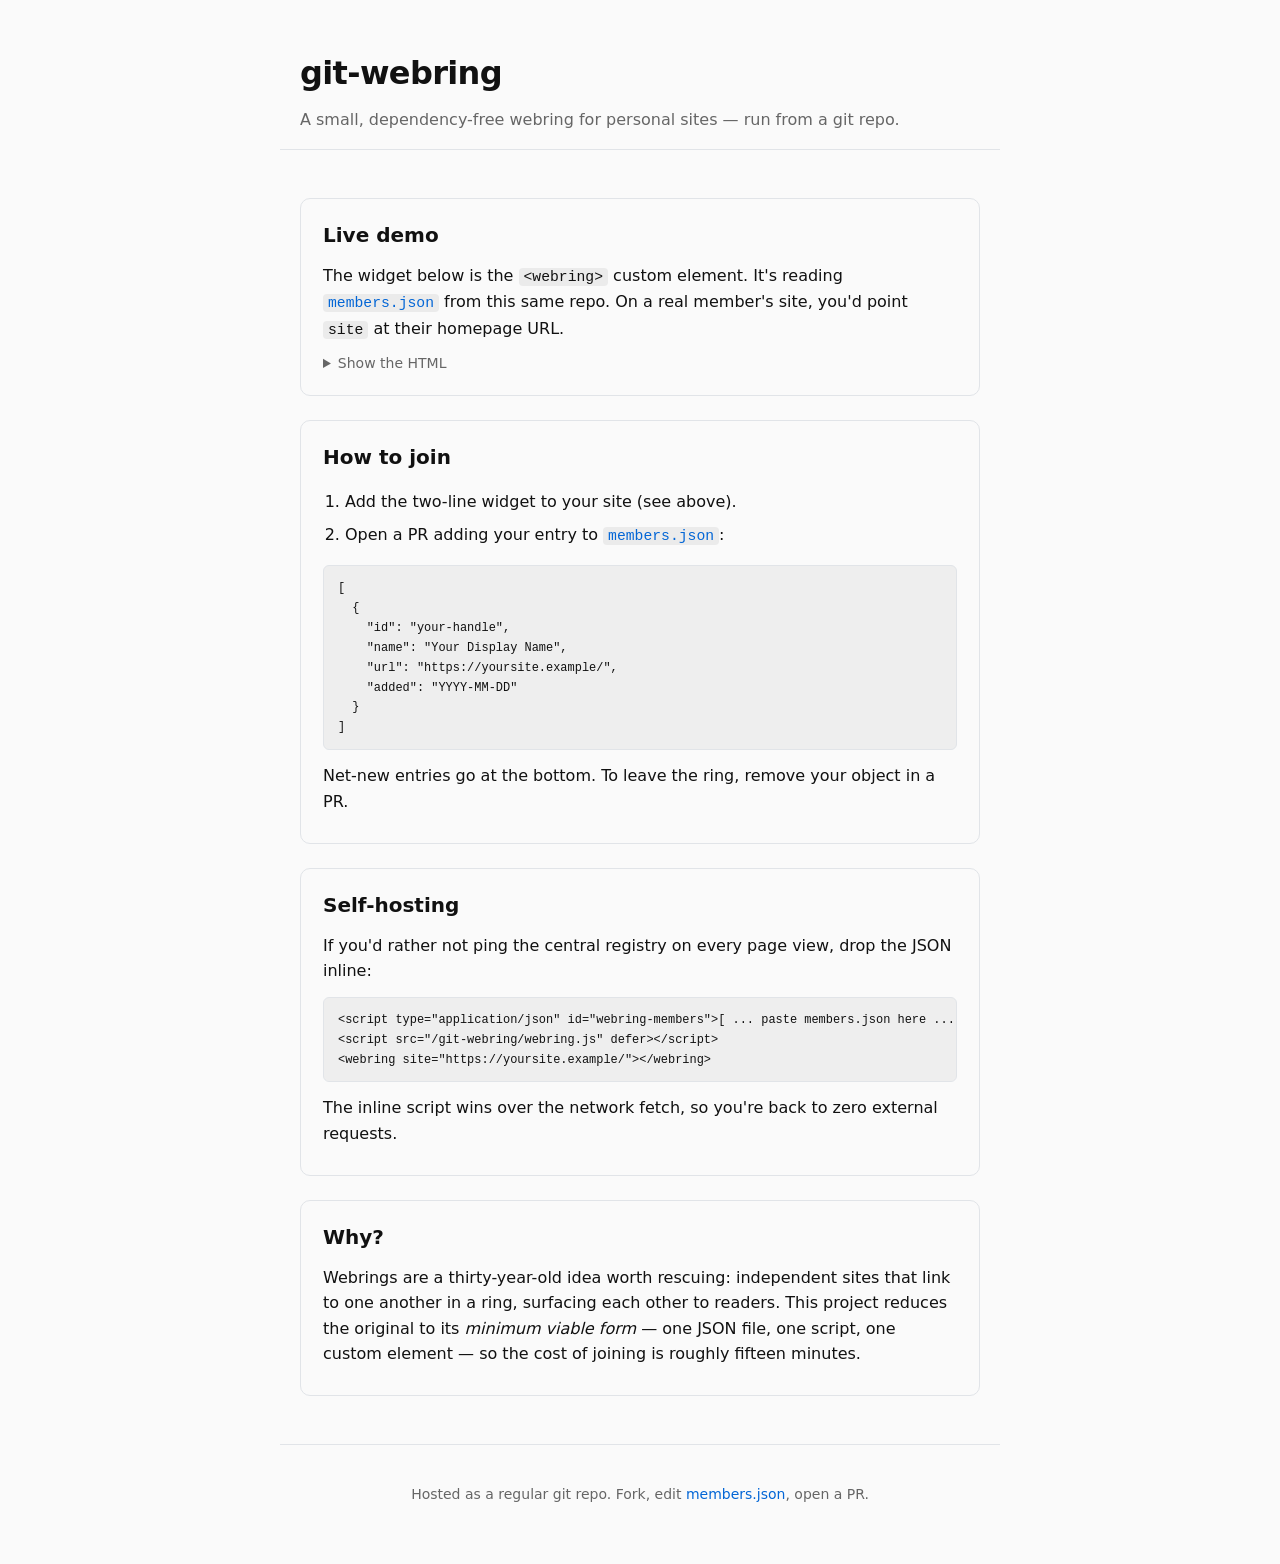
==== index.html @ 6356b0ae "Initial commit: git-webring scaffold - webring.js: dependency-free <webring> custom element (~10KB, " ====
<!doctype html>
<html lang="en">
<head>
  <meta charset="utf-8" />
  <meta name="viewport" content="width=device-width,initial-scale=1" />
  <title>git-webring — a tiny ring for personal sites</title>
  <meta name="description" content="A minimalist, dependency-free webring for personal sites, run as a GitHub Pages-friendly repository." />
  <link rel="stylesheet" href="style.css" />
  <link rel="icon" href="data:image/svg+xml,%3Csvg xmlns='http://www.w3.org/2000/svg' viewBox='0 0 64 64'%3E%3Ctext y='52' font-size='52'%3E%F0%9F%9C%8C%3C/text%3E%3C/svg%3E" />
</head>
<body>
  <header>
    <h1>git-webring</h1>
    <p class="tagline">A small, dependency-free webring for personal sites &mdash; run from a git repo.</p>
  </header>

  <main>
    <section class="card">
      <h2>Live demo</h2>
      <p>The widget below is the <code>&lt;webring&gt;</code> custom element. It's reading <a href="members.json"><code>members.json</code></a> from this same repo. On a real member's site, you'd point <code>site</code> at their homepage URL.</p>

      <webring site="https://example.com/" theme="light"></webring>

      <details>
        <summary>Show the HTML</summary>
<pre><code>&lt;script src="https://YOUR-HOST/git-webring/webring.js" defer&gt;&lt;/script&gt;
&lt;webring site="https://example.com/"&gt;&lt;/webring&gt;</code></pre>
      </details>
    </section>

    <section class="card">
      <h2>How to join</h2>
      <ol>
        <li>Add the two-line widget to your site (see above).</li>
        <li>Open a PR adding your entry to <a href="members.json"><code>members.json</code></a>:</li>
      </ol>
<pre><code>[
  {
    "id": "your-handle",
    "name": "Your Display Name",
    "url": "https://yoursite.example/",
    "added": "YYYY-MM-DD"
  }
]</code></pre>
      <p>Net-new entries go at the bottom. To leave the ring, remove your object in a PR.</p>
    </section>

    <section class="card">
      <h2>Self-hosting</h2>
      <p>If you'd rather not ping the central registry on every page view, drop the JSON inline:</p>
<pre><code>&lt;script type="application/json" id="webring-members"&gt;[ ... paste members.json here ... ]&lt;/script&gt;
&lt;script src="/git-webring/webring.js" defer&gt;&lt;/script&gt;
&lt;webring site="https://yoursite.example/"&gt;&lt;/webring&gt;</code></pre>
      <p>The inline script wins over the network fetch, so you're back to zero external requests.</p>
    </section>

    <section class="card">
      <h2>Why?</h2>
      <p>Webrings are a thirty-year-old idea worth rescuing: independent sites that link to one another in a ring, surfacing each other to readers. This project reduces the original to its <em>minimum viable form</em> &mdash; one JSON file, one script, one custom element &mdash; so the cost of joining is roughly fifteen minutes.</p>
    </section>
  </main>

  <footer>
    <p>Hosted as a regular git repo. Fork, edit <a href="members.json">members.json</a>, open a PR.</p>
  </footer>

  <script src="webring.js" defer></script>
</body>
</html>
---- style.css ----
:root {
  color-scheme: light dark;
  --fg: #111;
  --bg: #fafafa;
  --muted: #666;
  --border: #e1e4e8;
  --accent: #0366d6;
}

@media (prefers-color-scheme: dark) {
  :root {
    --fg: #eee;
    --bg: #0d1117;
    --muted: #8b949e;
    --border: #30363d;
    --accent: #58a6ff;
  }
}

* { box-sizing: border-box; }

html, body {
  margin: 0;
  padding: 0;
  background: var(--bg);
  color: var(--fg);
  font: 16px/1.6 system-ui, -apple-system, "Segoe UI", Roboto, Helvetica, Arial, sans-serif;
}

header, main, footer {
  max-width: 720px;
  margin: 0 auto;
  padding: 24px 20px;
}

header {
  padding-top: 48px;
  padding-bottom: 16px;
  border-bottom: 1px solid var(--border);
}

h1 {
  font-size: 32px;
  margin: 0 0 8px;
  letter-spacing: -0.02em;
}

h2 {
  font-size: 20px;
  margin: 0 0 12px;
}

.tagline {
  margin: 0;
  color: var(--muted);
}

.card {
  border: 1px solid var(--border);
  border-radius: 10px;
  padding: 20px 22px;
  margin: 24px 0;
  background: var(--bg);
}

.card p, .card li { margin: 8px 0; }
.card ol, .card ul { padding-left: 22px; }

a { color: var(--accent); text-decoration: none; }
a:hover, a:focus { text-decoration: underline; }

code {
  font-family: ui-monospace, SFMono-Regular, Menlo, Consolas, monospace;
  font-size: 0.92em;
  background: rgba(127,127,127,0.12);
  padding: 1px 5px;
  border-radius: 4px;
}

pre {
  background: rgba(127,127,127,0.10);
  border: 1px solid var(--border);
  border-radius: 6px;
  padding: 12px 14px;
  overflow-x: auto;
  font-size: 13px;
  line-height: 1.5;
}

pre code { background: transparent; padding: 0; }

details {
  margin-top: 10px;
}

details summary {
  cursor: pointer;
  color: var(--muted);
  font-size: 14px;
}

footer {
  border-top: 1px solid var(--border);
  color: var(--muted);
  font-size: 14px;
  text-align: center;
  padding-bottom: 48px;
}
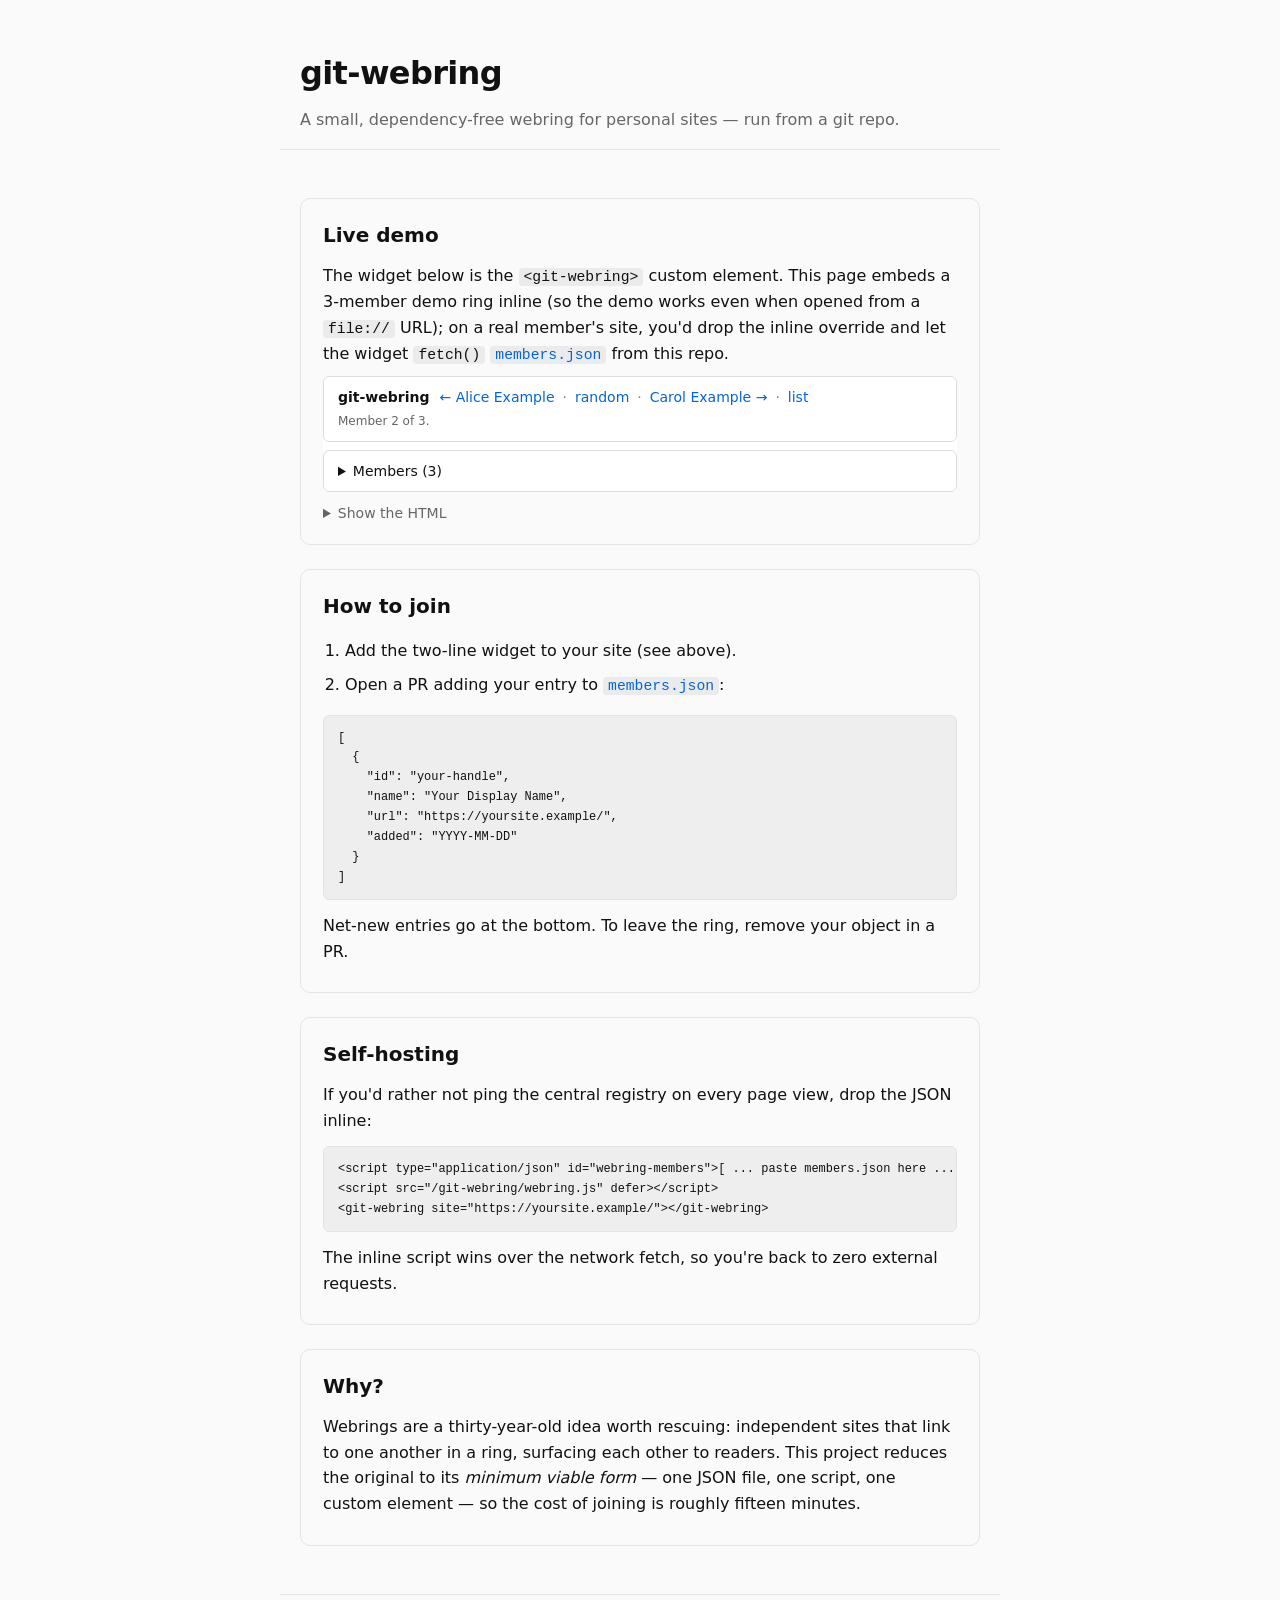
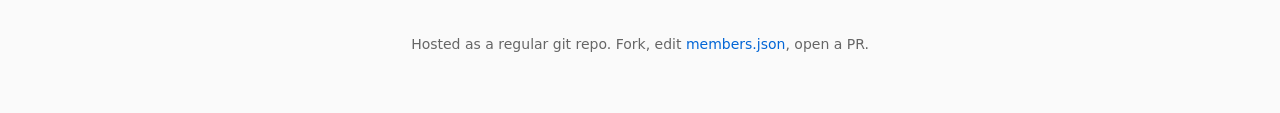
==== commit b4862098: "Fix: rename custom element <webring> -> <git-webring> The original tag name 'webring' was rejected a" ====
--- a/index.html
+++ b/index.html
@@ -17,14 +17,15 @@
   <main>
     <section class="card">
       <h2>Live demo</h2>
-      <p>The widget below is the <code>&lt;webring&gt;</code> custom element. It's reading <a href="members.json"><code>members.json</code></a> from this same repo. On a real member's site, you'd point <code>site</code> at their homepage URL.</p>
+      <p>The widget below is the <code>&lt;git-webring&gt;</code> custom element. This page embeds a 3-member demo ring inline (so the demo works even when opened from a <code>file://</code> URL); on a real member's site, you'd drop the inline override and let the widget <code>fetch()</code> <a href="members.json"><code>members.json</code></a> from this repo.</p>
 
-      <webring site="https://example.com/" theme="light"></webring>
+      <script type="application/json" id="webring-members">[{"id":"alice","name":"Alice Example","url":"https://alice.example/","added":"2026-01-01"},{"id":"bob","name":"Bob Example","url":"https://bob.example/","added":"2026-01-01"},{"id":"carol","name":"Carol Example","url":"https://carol.example/","added":"2026-01-01"}]</script>
+      <git-webring site="https://bob.example/" theme="light"></git-webring>
 
       <details>
         <summary>Show the HTML</summary>
 <pre><code>&lt;script src="https://YOUR-HOST/git-webring/webring.js" defer&gt;&lt;/script&gt;
-&lt;webring site="https://example.com/"&gt;&lt;/webring&gt;</code></pre>
+&lt;git-webring site="https://yoursite.example/"&gt;&lt;/git-webring&gt;</code></pre>
       </details>
     </section>
 
@@ -50,7 +51,7 @@
       <p>If you'd rather not ping the central registry on every page view, drop the JSON inline:</p>
 <pre><code>&lt;script type="application/json" id="webring-members"&gt;[ ... paste members.json here ... ]&lt;/script&gt;
 &lt;script src="/git-webring/webring.js" defer&gt;&lt;/script&gt;
-&lt;webring site="https://yoursite.example/"&gt;&lt;/webring&gt;</code></pre>
+&lt;git-webring site="https://yoursite.example/"&gt;&lt;/git-webring&gt;</code></pre>
       <p>The inline script wins over the network fetch, so you're back to zero external requests.</p>
     </section>
 
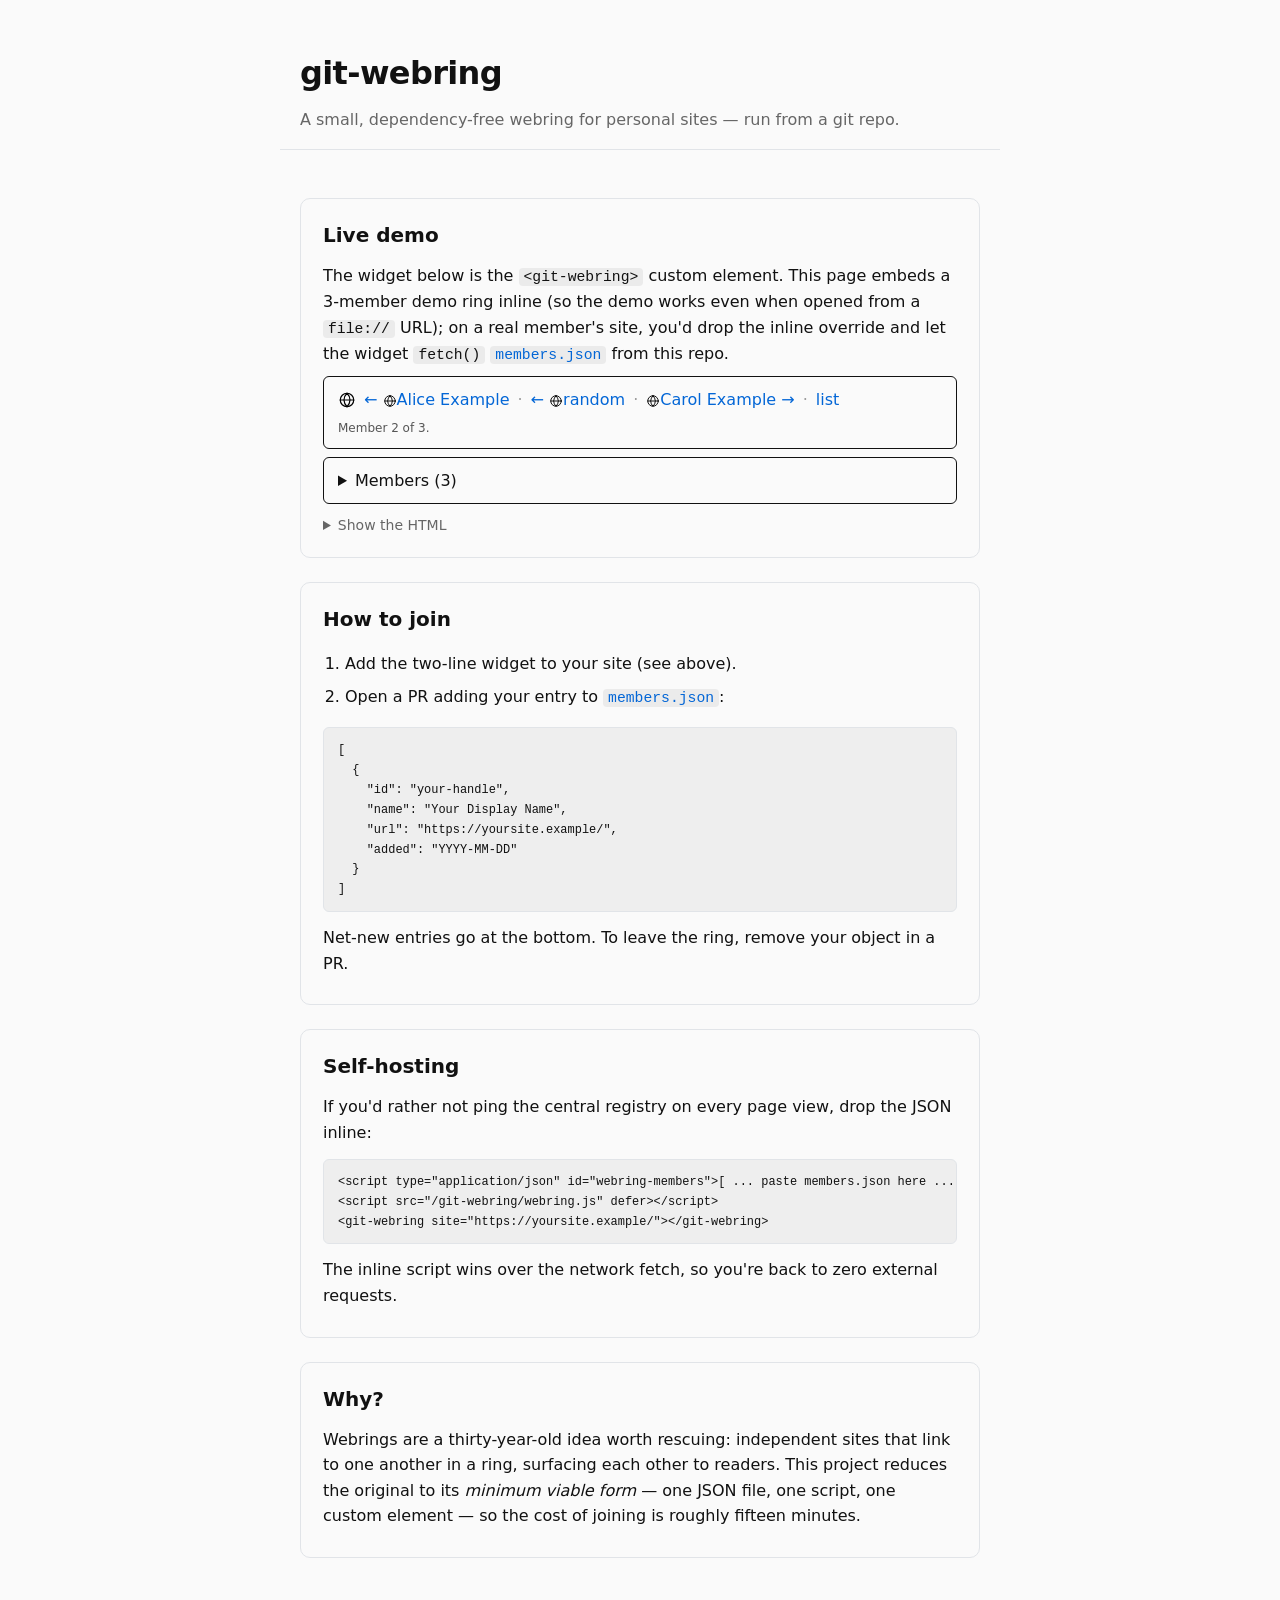
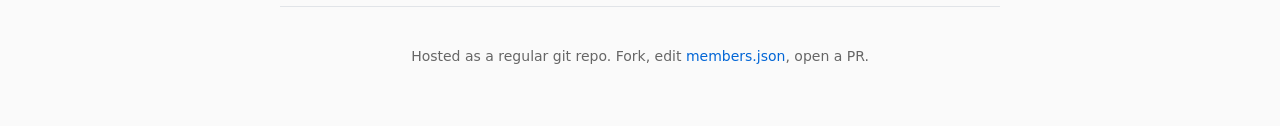
==== commit b1eedbc0: "webring styling" ====
--- a/index.html
+++ b/index.html
@@ -19,13 +19,14 @@
       <h2>Live demo</h2>
       <p>The widget below is the <code>&lt;git-webring&gt;</code> custom element. This page embeds a 3-member demo ring inline (so the demo works even when opened from a <code>file://</code> URL); on a real member's site, you'd drop the inline override and let the widget <code>fetch()</code> <a href="members.json"><code>members.json</code></a> from this repo.</p>
 
-      <script type="application/json" id="webring-members">[{"id":"alice","name":"Alice Example","url":"https://alice.example/","added":"2026-01-01"},{"id":"bob","name":"Bob Example","url":"https://bob.example/","added":"2026-01-01"},{"id":"carol","name":"Carol Example","url":"https://carol.example/","added":"2026-01-01"}]</script>
-      <git-webring site="https://bob.example/" theme="light"></git-webring>
+      <script type="application/json" id="webring-members">[{"id":"alice","name":"Alice Example","url":"https://alice.example/","added":"2026-01-01","icon":"./demo-logo.svg"},{"id":"bob","name":"Bob Example","url":"https://bob.example/","added":"2026-01-01","icon":"./demo-logo.svg"},{"id":"carol","name":"Carol Example","url":"https://carol.example/","added":"2026-01-01","icon":"./demo-logo.svg"}]</script>
+      <git-webring site="https://bob.example/" logo="./demo-logo.svg" theme="auto"></git-webring>
 
       <details>
         <summary>Show the HTML</summary>
-<pre><code>&lt;script src="https://YOUR-HOST/git-webring/webring.js" defer&gt;&lt;/script&gt;
-&lt;git-webring site="https://yoursite.example/"&gt;&lt;/git-webring&gt;</code></pre>
+<pre><code>&lt;script src="https://mdybal.github.io/git-webring/webring.js" defer&gt;&lt;/script&gt;
+&lt;git-webring site="https://yoursite.example/" logo="/webring-logo.svg"&gt;&lt;/git-webring&gt;</code></pre>
+        <p>The <code>logo</code> is optional. When present, it must be hosted on the same page (relative URL, no <code>data:</code> URIs, no cross-origin) so the gadget never reaches out to a third party for branding.</p>
       </details>
     </section>
 
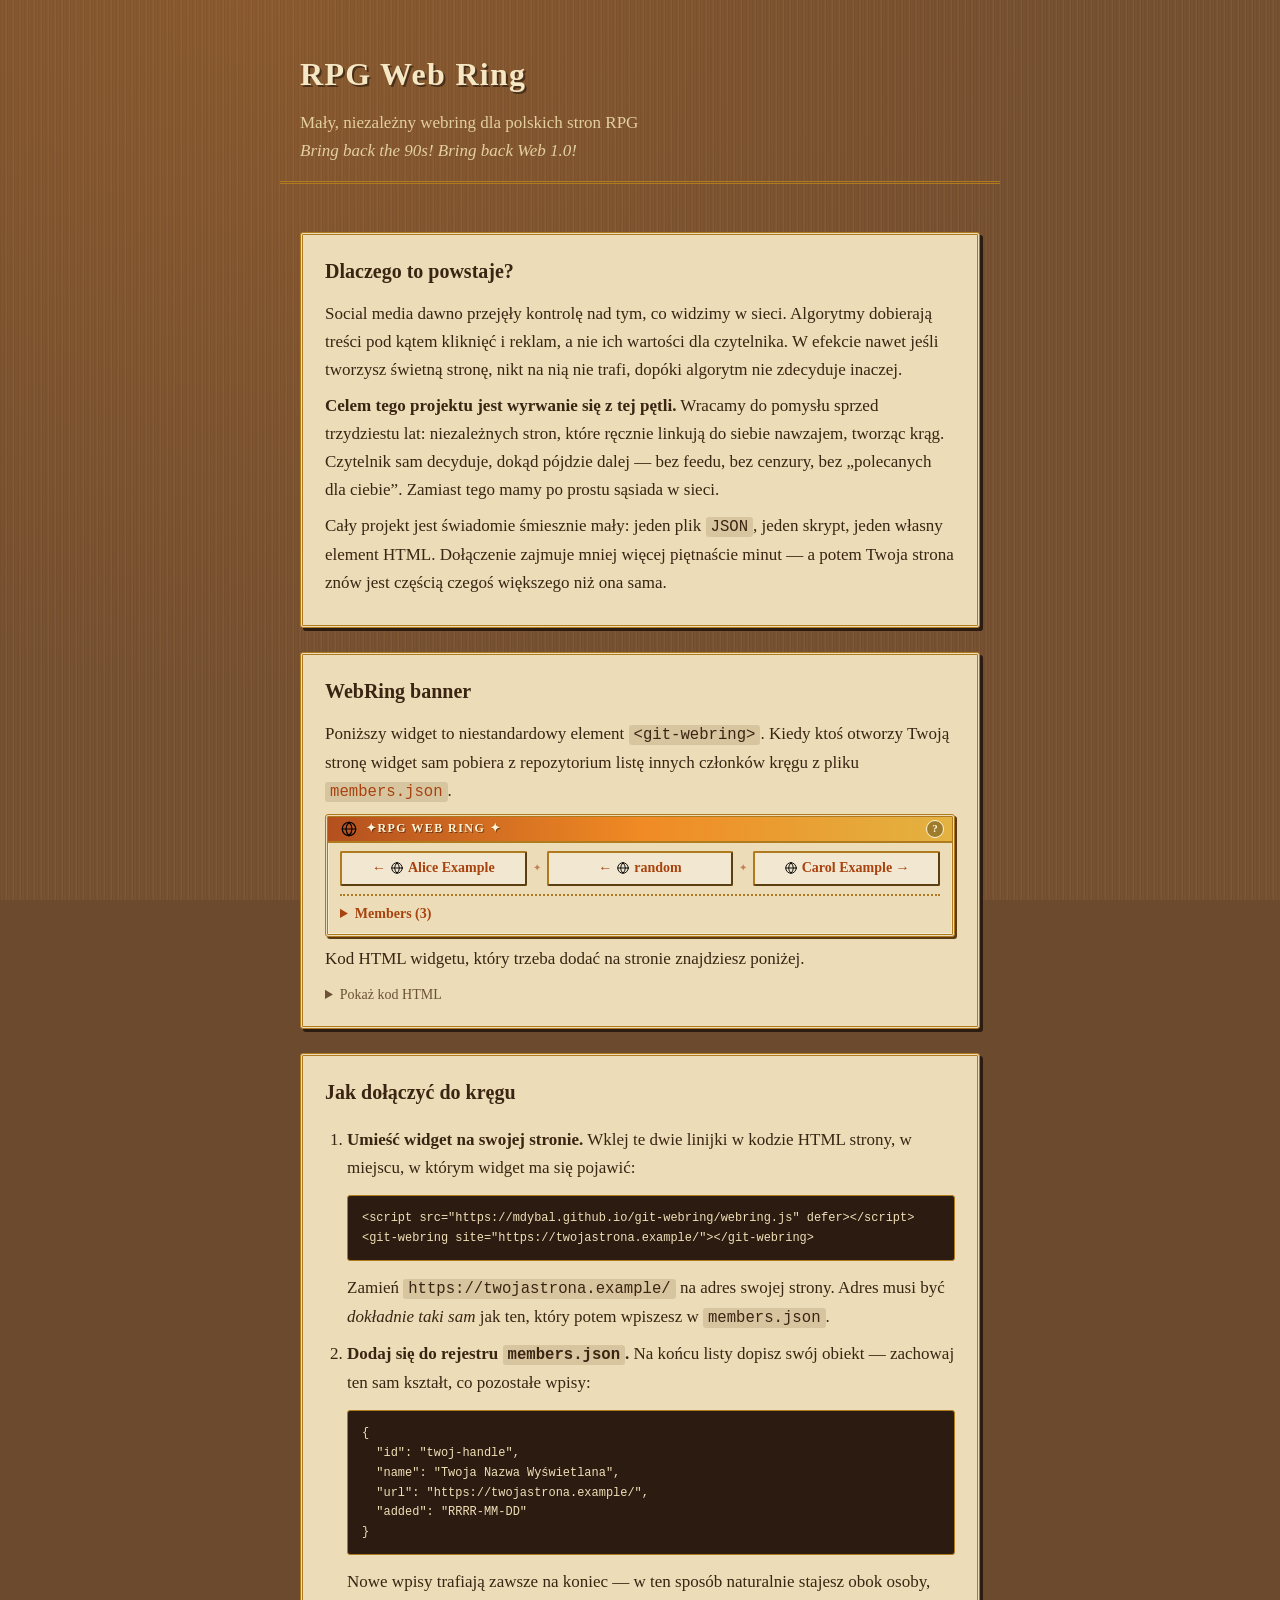
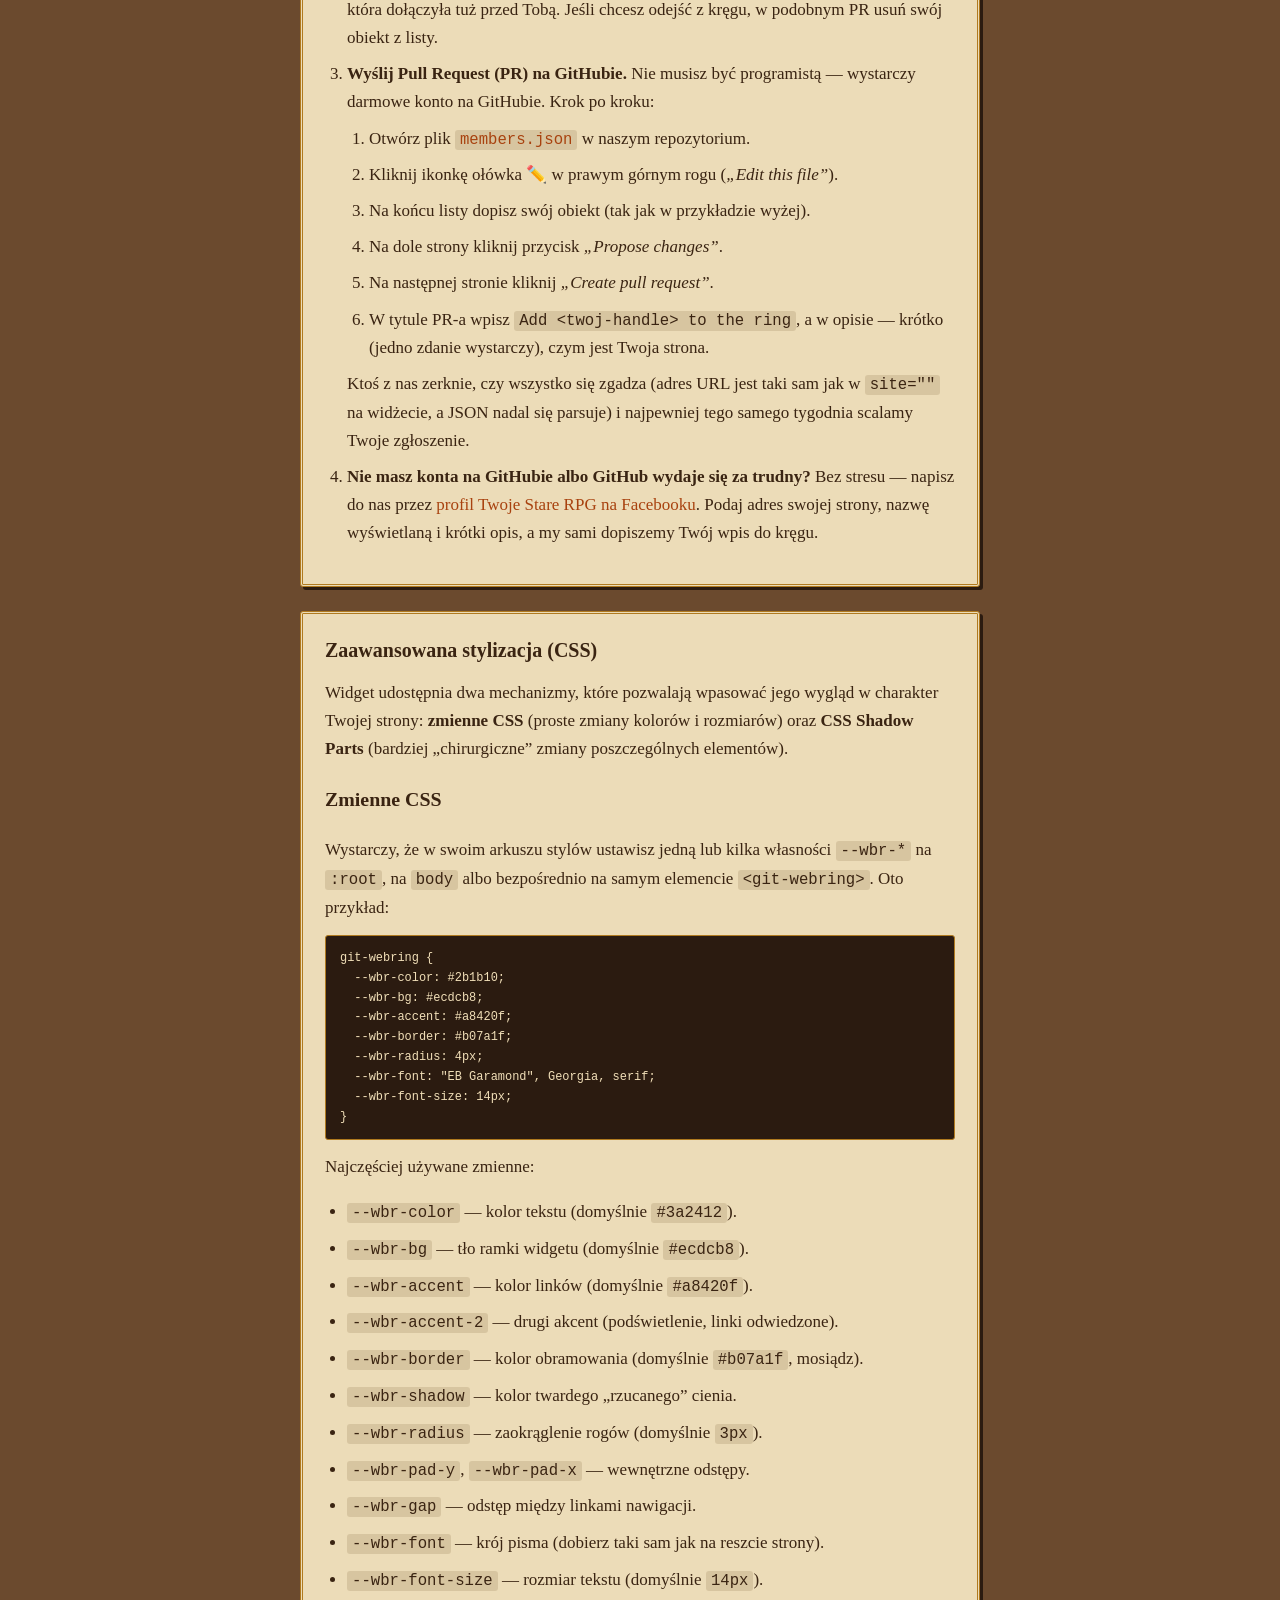
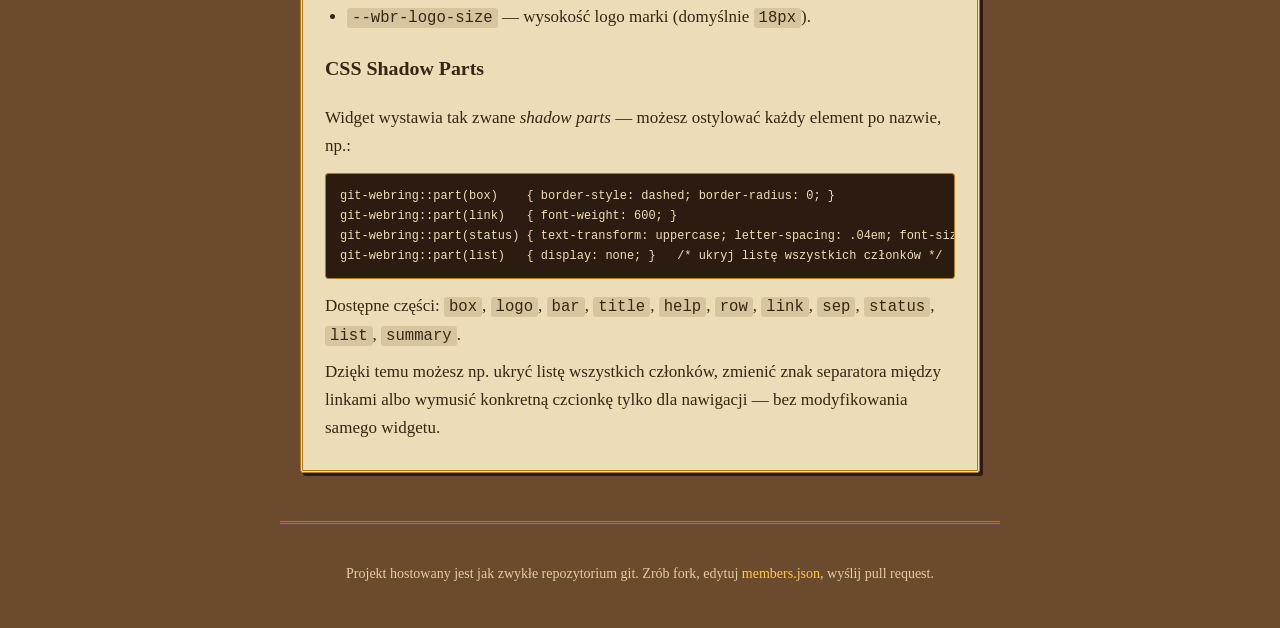
==== commit 0a7dfce0: "pl text" ====
--- a/index.html
+++ b/index.html
@@ -1,69 +1,124 @@
 <!doctype html>
-<html lang="en">
+<html lang="pl">
 <head>
   <meta charset="utf-8" />
   <meta name="viewport" content="width=device-width,initial-scale=1" />
-  <title>git-webring — a tiny ring for personal sites</title>
-  <meta name="description" content="A minimalist, dependency-free webring for personal sites, run as a GitHub Pages-friendly repository." />
+  <title>git-webring — mały krąg dla osobistych stron</title>
+  <meta name="description" content="Minimalistyczny, wolny od zależności webring dla osobistych stron — hostowany jak zwykłe repozytorium GitHuba." />
   <link rel="stylesheet" href="style.css" />
   <link rel="icon" href="data:image/svg+xml,%3Csvg xmlns='http://www.w3.org/2000/svg' viewBox='0 0 64 64'%3E%3Ctext y='52' font-size='52'%3E%F0%9F%9C%8C%3C/text%3E%3C/svg%3E" />
 </head>
 <body>
   <header>
-    <h1>git-webring</h1>
-    <p class="tagline">A small, dependency-free webring for personal sites &mdash; run from a git repo.</p>
+    <h1>RPG Web Ring</h1>
+    <p class="tagline">Mały, niezależny webring dla polskich stron RPG</p><p  class="tagline"><i>Bring back the 90s! Bring back Web 1.0!</i></p>
   </header>
 
   <main>
     <section class="card">
-      <h2>Live demo</h2>
-      <p>The widget below is the <code>&lt;git-webring&gt;</code> custom element. This page embeds a 3-member demo ring inline (so the demo works even when opened from a <code>file://</code> URL); on a real member's site, you'd drop the inline override and let the widget <code>fetch()</code> <a href="members.json"><code>members.json</code></a> from this repo.</p>
+      <h2>Dlaczego to powstaje?</h2>
+      <p>Social media dawno przejęły kontrolę nad tym, co widzimy w sieci. Algorytmy dobierają treści pod kątem kliknięć i reklam, a nie ich wartości dla czytelnika. W efekcie nawet jeśli tworzysz świetną stronę, nikt na nią nie trafi, dopóki algorytm nie zdecyduje inaczej.</p>
+      <p><strong>Celem tego projektu jest wyrwanie się z tej pętli.</strong> Wracamy do pomysłu sprzed trzydziestu lat: niezależnych stron, które ręcznie linkują do siebie nawzajem, tworząc krąg. Czytelnik sam decyduje, dokąd pójdzie dalej &mdash; bez feedu, bez cenzury, bez „polecanych dla ciebie”. Zamiast tego mamy po prostu sąsiada w sieci.</p>
+      <p>Cały projekt jest świadomie śmiesznie mały: jeden plik <code>JSON</code>, jeden skrypt, jeden własny element HTML. Dołączenie zajmuje mniej więcej piętnaście minut &mdash; a potem Twoja strona znów jest częścią czegoś większego niż ona sama.</p>
+    </section>
+
+    <section class="card">
+      <h2>WebRing banner</h2>
+      <p>Poniższy widget to niestandardowy element <code>&lt;git-webring&gt;</code>. Kiedy ktoś otworzy Twoją stronę widget sam pobiera z repozytorium listę innych członków kręgu z pliku <a href="members.json"><code>members.json</code></a>.</p>
 
       <script type="application/json" id="webring-members">[{"id":"alice","name":"Alice Example","url":"https://alice.example/","added":"2026-01-01","icon":"./demo-logo.svg"},{"id":"bob","name":"Bob Example","url":"https://bob.example/","added":"2026-01-01","icon":"./demo-logo.svg"},{"id":"carol","name":"Carol Example","url":"https://carol.example/","added":"2026-01-01","icon":"./demo-logo.svg"}]</script>
       <git-webring site="https://bob.example/" logo="./demo-logo.svg" theme="auto"></git-webring>
-
+      <p>Kod HTML widgetu, który trzeba dodać na stronie znajdziesz poniżej.</p>
       <details>
-        <summary>Show the HTML</summary>
+        
+        <summary>Pokaż kod HTML</summary>
 <pre><code>&lt;script src="https://mdybal.github.io/git-webring/webring.js" defer&gt;&lt;/script&gt;
-&lt;git-webring site="https://yoursite.example/" logo="/webring-logo.svg"&gt;&lt;/git-webring&gt;</code></pre>
-        <p>The <code>logo</code> is optional. When present, it must be hosted on the same page (relative URL, no <code>data:</code> URIs, no cross-origin) so the gadget never reaches out to a third party for branding.</p>
+&lt;git-webring site="https://twojastrona.example/" logo="/webring-logo.svg"&gt;&lt;/git-webring&gt;</code></pre>
+        <p>Atrybut <code>logo</code> jest opcjonalny. Jeśli go użyjesz, obrazek musi być hostowany w obrębie Twojej strony (adres względny, bez <code>data:</code>, bez innej domeny) &mdash; dzięki temu widget nie odpytuje zewnętrznych serwerów w imieniu Twojego czytelnika.</p>
       </details>
     </section>
 
     <section class="card">
-      <h2>How to join</h2>
+      <h2>Jak dołączyć do kręgu</h2>
       <ol>
-        <li>Add the two-line widget to your site (see above).</li>
-        <li>Open a PR adding your entry to <a href="members.json"><code>members.json</code></a>:</li>
+        <li>
+          <strong>Umieść widget na swojej stronie.</strong> Wklej te dwie linijki w kodzie HTML strony, w miejscu, w którym widget ma się pojawić:
+<pre><code>&lt;script src="https://mdybal.github.io/git-webring/webring.js" defer&gt;&lt;/script&gt;
+&lt;git-webring site="https://twojastrona.example/"&gt;&lt;/git-webring&gt;</code></pre>
+          <p>Zamień <code>https://twojastrona.example/</code> na adres swojej strony. Adres musi być <em>dokładnie taki sam</em> jak ten, który potem wpiszesz w <code>members.json</code>.</p>
+        </li>
+        <li>
+          <strong>Dodaj się do rejestru <code>members.json</code>.</strong> Na końcu listy dopisz swój obiekt &mdash; zachowaj ten sam kształt, co pozostałe wpisy:
+<pre><code>{
+  "id": "twoj-handle",
+  "name": "Twoja Nazwa Wyświetlana",
+  "url": "https://twojastrona.example/",
+  "added": "RRRR-MM-DD"
+}</code></pre>
+          <p>Nowe wpisy trafiają zawsze na koniec &mdash; w ten sposób naturalnie stajesz obok osoby, która dołączyła tuż przed Tobą. Jeśli chcesz odejść z kręgu, w podobnym PR usuń swój obiekt z listy.</p>
+        </li>
+        <li>
+          <strong>Wyślij Pull Request (PR) na GitHubie.</strong> Nie musisz być programistą &mdash; wystarczy darmowe konto na GitHubie. Krok po kroku:
+          <ol>
+            <li>Otwórz plik <a href="https://github.com/mdybal/git-webring/blob/main/members.json"><code>members.json</code></a> w naszym repozytorium.</li>
+            <li>Kliknij ikonkę ołówka ✏️ w prawym górnym rogu (<em>„Edit this file”</em>).</li>
+            <li>Na końcu listy dopisz swój obiekt (tak jak w przykładzie wyżej).</li>
+            <li>Na dole strony kliknij przycisk <em>„Propose changes”</em>.</li>
+            <li>Na następnej stronie kliknij <em>„Create pull request”</em>.</li>
+            <li>W tytule PR-a wpisz <code>Add &lt;twoj-handle&gt; to the ring</code>, a w opisie &mdash; krótko (jedno zdanie wystarczy), czym jest Twoja strona.</li>
+          </ol>
+          <p>Ktoś z nas zerknie, czy wszystko się zgadza (adres URL jest taki sam jak w <code>site=""</code> na widżecie, a JSON nadal się parsuje) i najpewniej tego samego tygodnia scalamy Twoje zgłoszenie.</p>
+        </li>
+        <li>
+          <strong>Nie masz konta na GitHubie albo GitHub wydaje się za trudny?</strong> Bez stresu &mdash; napisz do nas przez <a href="https://www.facebook.com/TwojeStareRPG/" target="_blank" rel="noopener">profil Twoje Stare RPG na Facebooku</a>. Podaj adres swojej strony, nazwę wyświetlaną i krótki opis, a my sami dopiszemy Twój wpis do kręgu.
+        </li>
       </ol>
-<pre><code>[
-  {
-    "id": "your-handle",
-    "name": "Your Display Name",
-    "url": "https://yoursite.example/",
-    "added": "YYYY-MM-DD"
-  }
-]</code></pre>
-      <p>Net-new entries go at the bottom. To leave the ring, remove your object in a PR.</p>
     </section>
 
     <section class="card">
-      <h2>Self-hosting</h2>
-      <p>If you'd rather not ping the central registry on every page view, drop the JSON inline:</p>
-<pre><code>&lt;script type="application/json" id="webring-members"&gt;[ ... paste members.json here ... ]&lt;/script&gt;
-&lt;script src="/git-webring/webring.js" defer&gt;&lt;/script&gt;
-&lt;git-webring site="https://yoursite.example/"&gt;&lt;/git-webring&gt;</code></pre>
-      <p>The inline script wins over the network fetch, so you're back to zero external requests.</p>
-    </section>
+      <h2>Zaawansowana stylizacja (CSS)</h2>
+      <p>Widget udostępnia dwa mechanizmy, które pozwalają wpasować jego wygląd w charakter Twojej strony: <strong>zmienne CSS</strong> (proste zmiany kolorów i rozmiarów) oraz <strong>CSS Shadow Parts</strong> (bardziej „chirurgiczne” zmiany poszczególnych elementów).</p>
 
-    <section class="card">
-      <h2>Why?</h2>
-      <p>Webrings are a thirty-year-old idea worth rescuing: independent sites that link to one another in a ring, surfacing each other to readers. This project reduces the original to its <em>minimum viable form</em> &mdash; one JSON file, one script, one custom element &mdash; so the cost of joining is roughly fifteen minutes.</p>
+      <h3>Zmienne CSS</h3>
+      <p>Wystarczy, że w swoim arkuszu stylów ustawisz jedną lub kilka własności <code>--wbr-*</code> na <code>:root</code>, na <code>body</code> albo bezpośrednio na samym elemencie <code>&lt;git-webring&gt;</code>. Oto przykład:</p>
+<pre><code>git-webring {
+  --wbr-color: #2b1b10;
+  --wbr-bg: #ecdcb8;
+  --wbr-accent: #a8420f;
+  --wbr-border: #b07a1f;
+  --wbr-radius: 4px;
+  --wbr-font: "EB Garamond", Georgia, serif;
+  --wbr-font-size: 14px;
+}</code></pre>
+      <p>Najczęściej używane zmienne:</p>
+      <ul>
+        <li><code>--wbr-color</code> &mdash; kolor tekstu (domyślnie <code>#3a2412</code>).</li>
+        <li><code>--wbr-bg</code> &mdash; tło ramki widgetu (domyślnie <code>#ecdcb8</code>).</li>
+        <li><code>--wbr-accent</code> &mdash; kolor linków (domyślnie <code>#a8420f</code>).</li>
+        <li><code>--wbr-accent-2</code> &mdash; drugi akcent (podświetlenie, linki odwiedzone).</li>
+        <li><code>--wbr-border</code> &mdash; kolor obramowania (domyślnie <code>#b07a1f</code>, mosiądz).</li>
+        <li><code>--wbr-shadow</code> &mdash; kolor twardego „rzucanego” cienia.</li>
+        <li><code>--wbr-radius</code> &mdash; zaokrąglenie rogów (domyślnie <code>3px</code>).</li>
+        <li><code>--wbr-pad-y</code>, <code>--wbr-pad-x</code> &mdash; wewnętrzne odstępy.</li>
+        <li><code>--wbr-gap</code> &mdash; odstęp między linkami nawigacji.</li>
+        <li><code>--wbr-font</code> &mdash; krój pisma (dobierz taki sam jak na reszcie strony).</li>
+        <li><code>--wbr-font-size</code> &mdash; rozmiar tekstu (domyślnie <code>14px</code>).</li>
+        <li><code>--wbr-logo-size</code> &mdash; wysokość logo marki (domyślnie <code>18px</code>).</li>
+      </ul>
+
+      <h3>CSS Shadow Parts</h3>
+      <p>Widget wystawia tak zwane <em>shadow parts</em> &mdash; możesz ostylować każdy element po nazwie, np.:</p>
+<pre><code>git-webring::part(box)    { border-style: dashed; border-radius: 0; }
+git-webring::part(link)   { font-weight: 600; }
+git-webring::part(status) { text-transform: uppercase; letter-spacing: .04em; font-size: 11px; }
+git-webring::part(list)   { display: none; }   /* ukryj listę wszystkich członków */</code></pre>
+      <p>Dostępne części: <code>box</code>, <code>logo</code>, <code>bar</code>, <code>title</code>, <code>help</code>, <code>row</code>, <code>link</code>, <code>sep</code>, <code>status</code>, <code>list</code>, <code>summary</code>.</p>
+      <p>Dzięki temu możesz np. ukryć listę wszystkich członków, zmienić znak separatora między linkami albo wymusić konkretną czcionkę tylko dla nawigacji &mdash; bez modyfikowania samego widgetu.</p>
     </section>
   </main>
 
   <footer>
-    <p>Hosted as a regular git repo. Fork, edit <a href="members.json">members.json</a>, open a PR.</p>
+    <p>Projekt hostowany jest jak zwykłe repozytorium git. Zrób fork, edytuj <a href="members.json">members.json</a>, wyślij pull request.</p>
   </footer>
 
   <script src="webring.js" defer></script>
--- a/style.css
+++ b/style.css
@@ -1,20 +1,12 @@
+/* Demo-site theme: tavern wood + parchment, in the spirit of twojestarerpg.pl */
 :root {
-  color-scheme: light dark;
-  --fg: #111;
-  --bg: #fafafa;
-  --muted: #666;
-  --border: #e1e4e8;
-  --accent: #0366d6;
-}
-
-@media (prefers-color-scheme: dark) {
-  :root {
-    --fg: #eee;
-    --bg: #0d1117;
-    --muted: #8b949e;
-    --border: #30363d;
-    --accent: #58a6ff;
-  }
+  color-scheme: light;
+  --fg: #3a2412;
+  --bg: #8a5f3a;
+  --paper: #ecdcb8;
+  --muted: #6b5236;
+  --border: #b07a1f;
+  --accent: #a8420f;
 }
 
 * { box-sizing: border-box; }
@@ -22,9 +14,16 @@
 html, body {
   margin: 0;
   padding: 0;
-  background: var(--bg);
   color: var(--fg);
-  font: 16px/1.6 system-ui, -apple-system, "Segoe UI", Roboto, Helvetica, Arial, sans-serif;
+  font: 17px/1.65 "EB Garamond", Georgia, "Times New Roman", serif;
+}
+
+body {
+  background-color: #6b4a2e;
+  background-image:
+    radial-gradient(ellipse at 20% 0%, rgba(240,138,36,.16), transparent 55%),
+    repeating-linear-gradient(90deg, #6e4a2c 0, #7a5333 2px, #704c2e 4px, #805a38 7px);
+  background-attachment: fixed;
 }
 
 header, main, footer {
@@ -36,31 +35,30 @@
 header {
   padding-top: 48px;
   padding-bottom: 16px;
-  border-bottom: 1px solid var(--border);
+  color: #f6e7c4;
+  border-bottom: 3px double var(--border);
 }
+
+h1, h2 { font-family: Cinzel, "Trajan Pro", Georgia, serif; }
 
 h1 {
   font-size: 32px;
   margin: 0 0 8px;
-  letter-spacing: -0.02em;
+  letter-spacing: .04em;
+  text-shadow: 2px 2px 0 rgba(0,0,0,.45);
 }
 
-h2 {
-  font-size: 20px;
-  margin: 0 0 12px;
-}
+h2 { font-size: 20px; margin: 0 0 12px; }
 
-.tagline {
-  margin: 0;
-  color: var(--muted);
-}
+.tagline { margin: 0; color: #e3cf9f; }
 
 .card {
-  border: 1px solid var(--border);
-  border-radius: 10px;
+  border: 3px double var(--border);
+  border-radius: 3px;
   padding: 20px 22px;
   margin: 24px 0;
-  background: var(--bg);
+  background: var(--paper);
+  box-shadow: 3px 3px 0 #2b1b10;
 }
 
 .card p, .card li { margin: 8px 0; }
@@ -72,15 +70,16 @@
 code {
   font-family: ui-monospace, SFMono-Regular, Menlo, Consolas, monospace;
   font-size: 0.92em;
-  background: rgba(127,127,127,0.12);
+  background: rgba(90,58,20,0.14);
   padding: 1px 5px;
-  border-radius: 4px;
+  border-radius: 3px;
 }
 
 pre {
-  background: rgba(127,127,127,0.10);
+  background: #2b1b10;
+  color: #f1dfb8;
   border: 1px solid var(--border);
-  border-radius: 6px;
+  border-radius: 3px;
   padding: 12px 14px;
   overflow-x: auto;
   font-size: 13px;
@@ -89,20 +88,14 @@
 
 pre code { background: transparent; padding: 0; }
 
-details {
-  margin-top: 10px;
-}
-
-details summary {
-  cursor: pointer;
-  color: var(--muted);
-  font-size: 14px;
-}
+details { margin-top: 10px; }
+details summary { cursor: pointer; color: var(--muted); font-size: 14px; }
 
 footer {
-  border-top: 1px solid var(--border);
-  color: var(--muted);
+  border-top: 3px double var(--border);
+  color: #e3cf9f;
   font-size: 14px;
   text-align: center;
   padding-bottom: 48px;
 }
+footer a { color: #ffc857; }
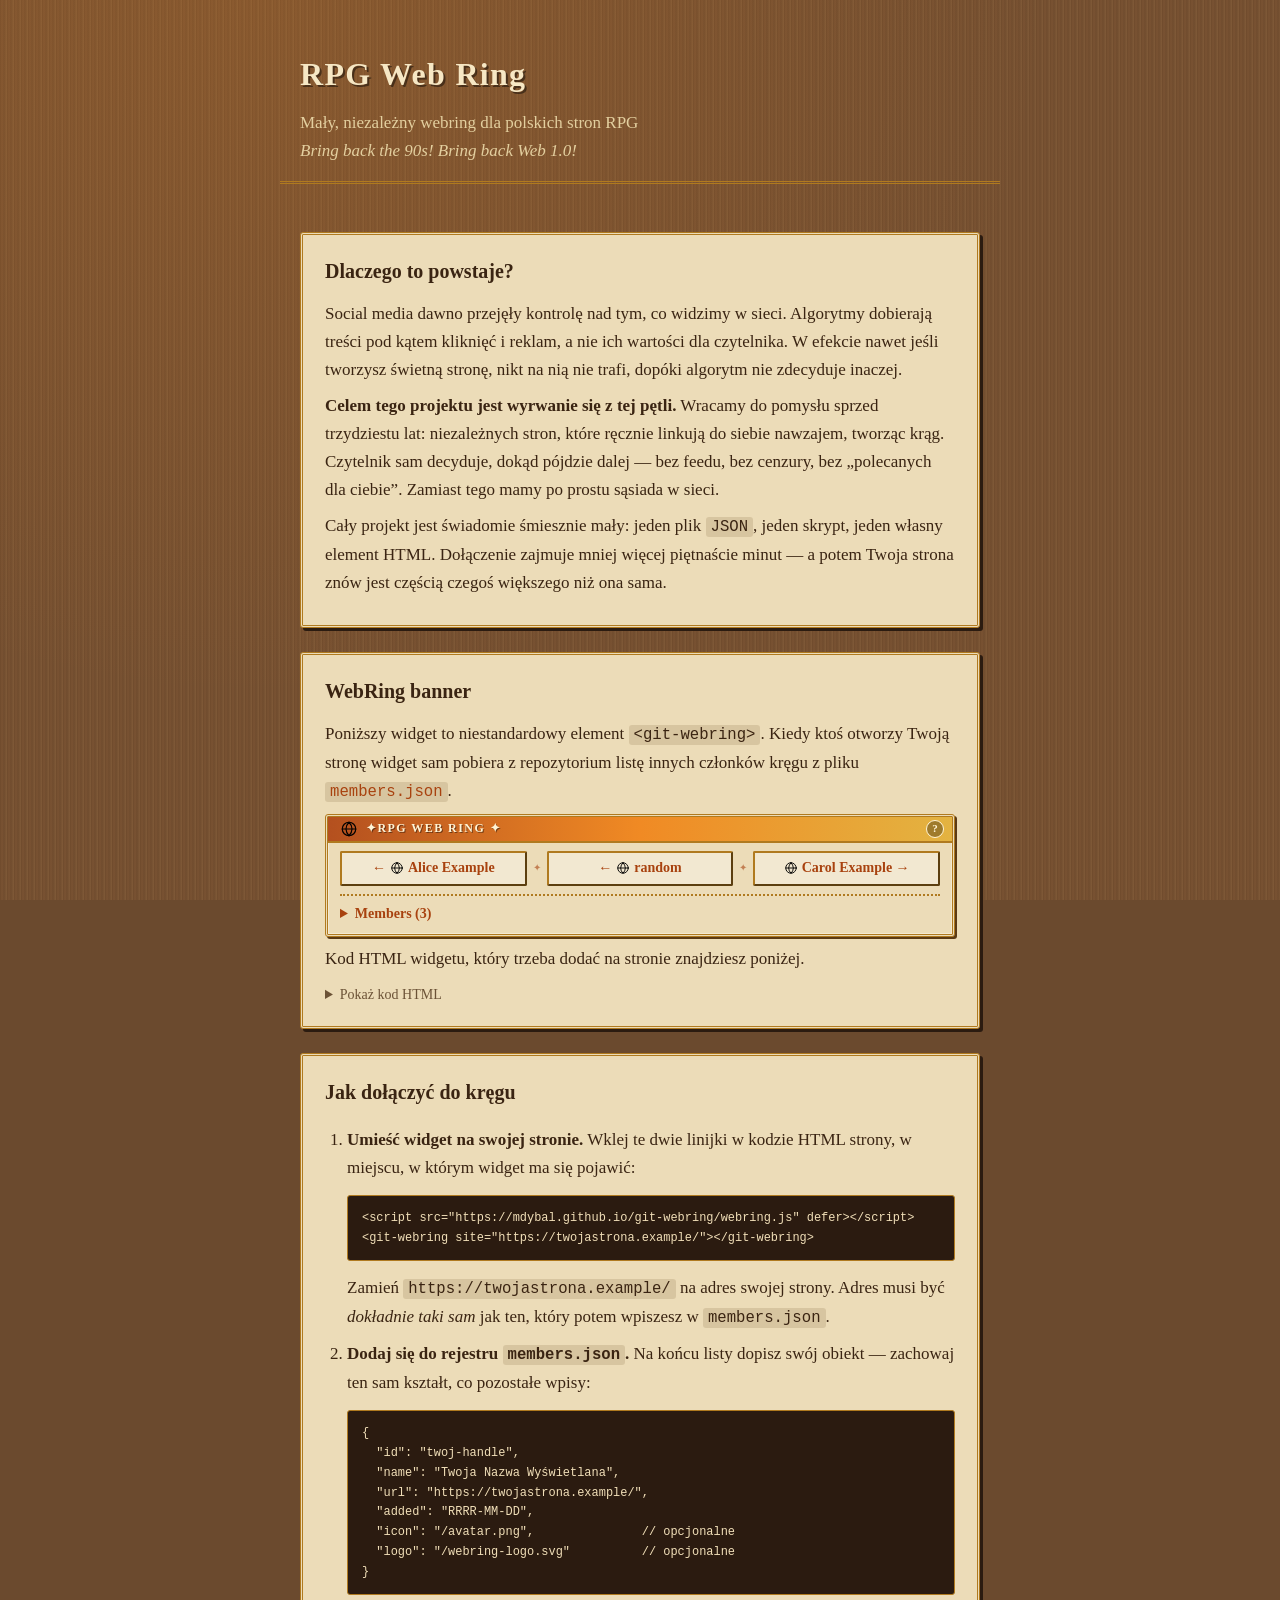
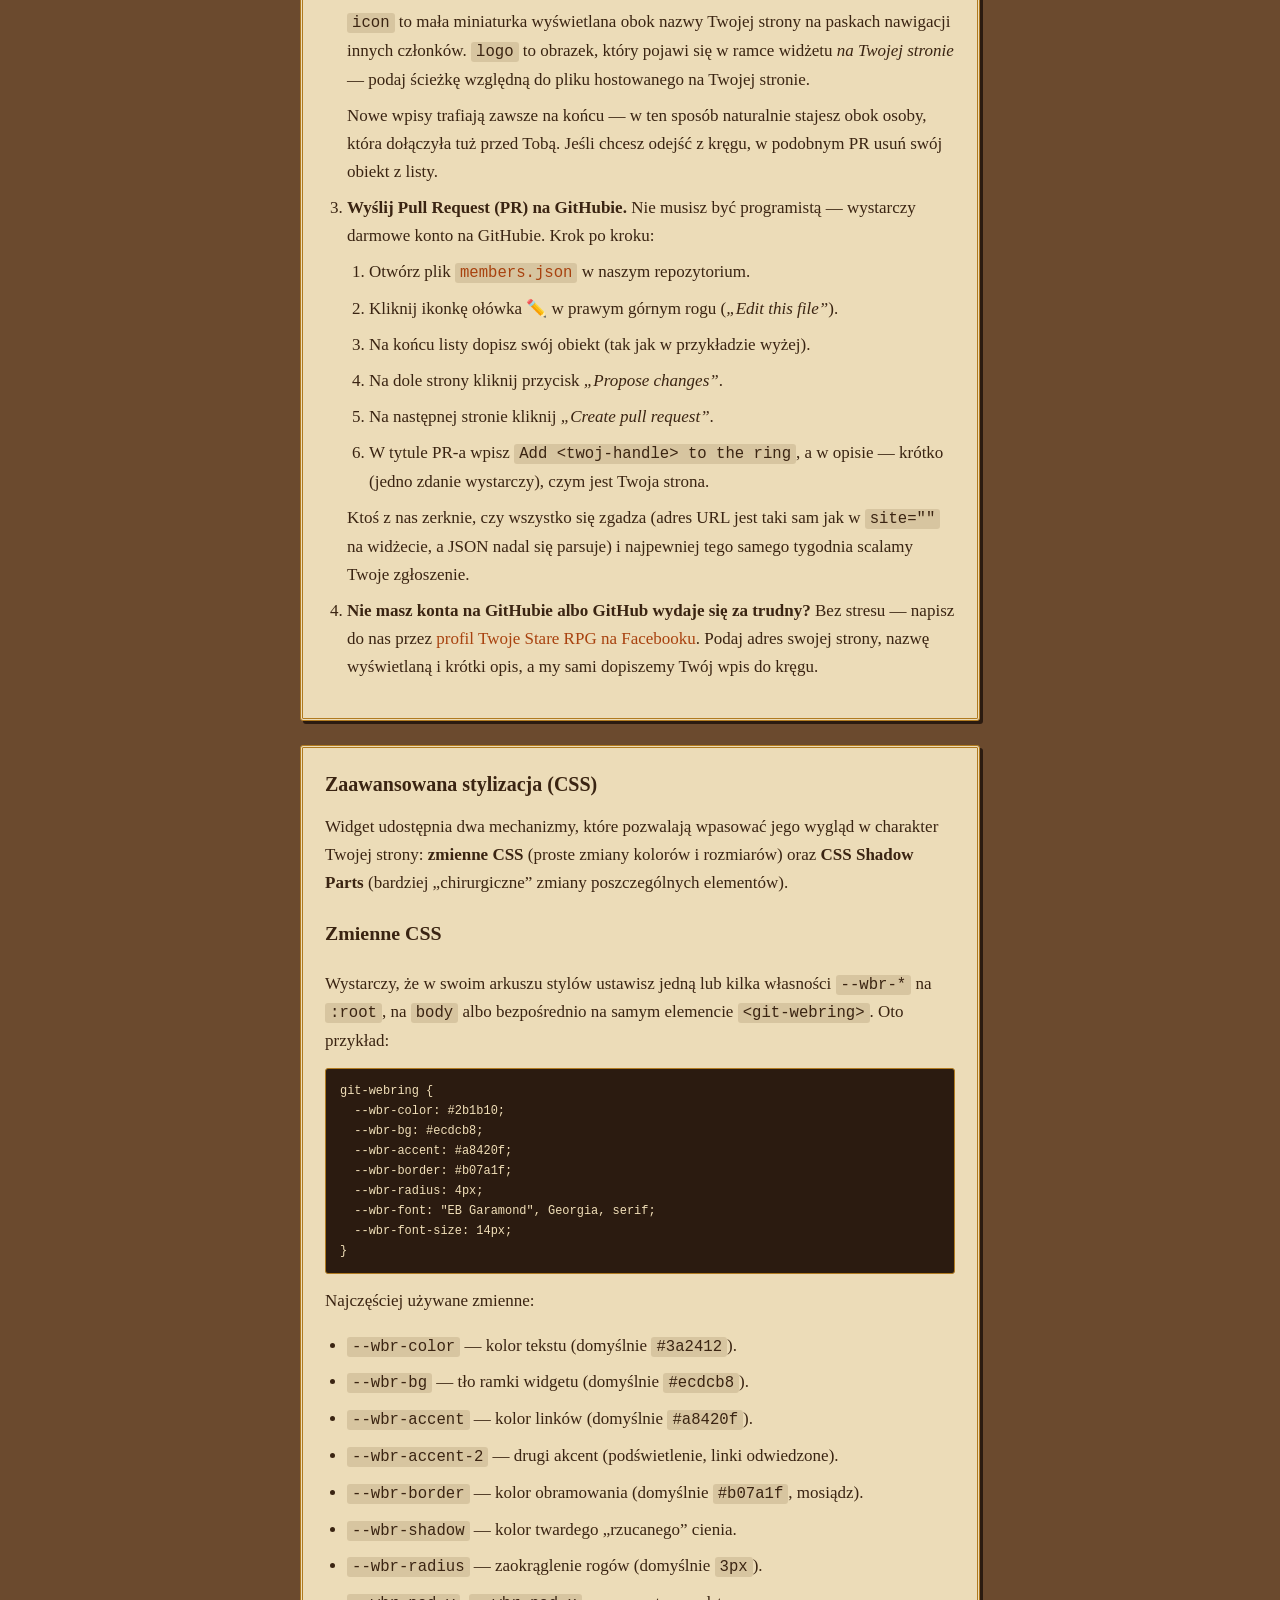
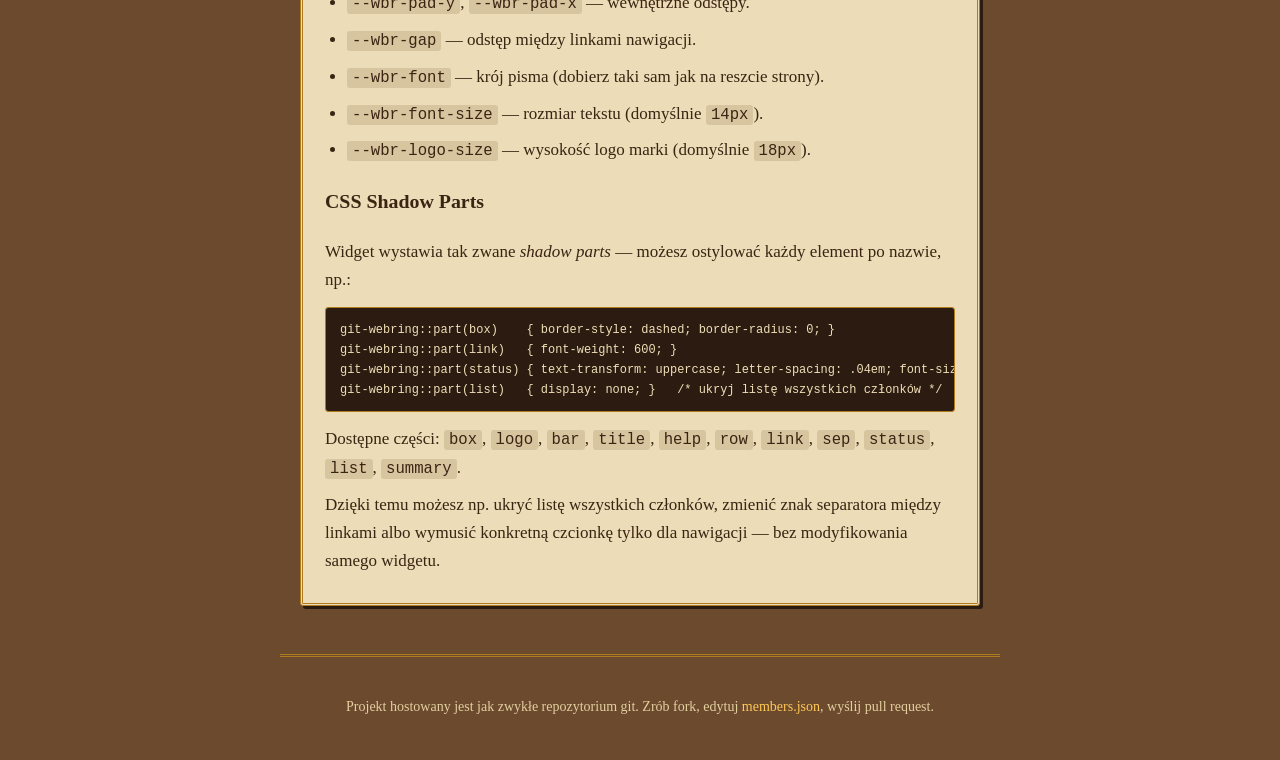
==== commit 7211c631: "icon fix" ====
--- a/index.html
+++ b/index.html
@@ -26,15 +26,14 @@
       <h2>WebRing banner</h2>
       <p>Poniższy widget to niestandardowy element <code>&lt;git-webring&gt;</code>. Kiedy ktoś otworzy Twoją stronę widget sam pobiera z repozytorium listę innych członków kręgu z pliku <a href="members.json"><code>members.json</code></a>.</p>
 
-      <script type="application/json" id="webring-members">[{"id":"alice","name":"Alice Example","url":"https://alice.example/","added":"2026-01-01","icon":"./demo-logo.svg"},{"id":"bob","name":"Bob Example","url":"https://bob.example/","added":"2026-01-01","icon":"./demo-logo.svg"},{"id":"carol","name":"Carol Example","url":"https://carol.example/","added":"2026-01-01","icon":"./demo-logo.svg"}]</script>
-      <git-webring site="https://bob.example/" logo="./demo-logo.svg" theme="auto"></git-webring>
+      <script type="application/json" id="webring-members">[{"id":"alice","name":"Alice Example","url":"https://alice.example/","added":"2026-01-01","icon":"./demo-logo.svg"},{"id":"bob","name":"Bob Example","url":"https://bob.example/","added":"2026-01-01","icon":"./demo-logo.svg","logo":"./demo-logo.svg"},{"id":"carol","name":"Carol Example","url":"https://carol.example/","added":"2026-01-01","icon":"./demo-logo.svg"}]</script>
+      <git-webring site="https://bob.example/" theme="auto"></git-webring>
       <p>Kod HTML widgetu, który trzeba dodać na stronie znajdziesz poniżej.</p>
       <details>
-        
+
         <summary>Pokaż kod HTML</summary>
 <pre><code>&lt;script src="https://mdybal.github.io/git-webring/webring.js" defer&gt;&lt;/script&gt;
-&lt;git-webring site="https://twojastrona.example/" logo="/webring-logo.svg"&gt;&lt;/git-webring&gt;</code></pre>
-        <p>Atrybut <code>logo</code> jest opcjonalny. Jeśli go użyjesz, obrazek musi być hostowany w obrębie Twojej strony (adres względny, bez <code>data:</code>, bez innej domeny) &mdash; dzięki temu widget nie odpytuje zewnętrznych serwerów w imieniu Twojego czytelnika.</p>
+&lt;git-webring site="https://twojastrona.example/"&gt;&lt;/git-webring&gt;</code></pre>
       </details>
     </section>
 
@@ -53,9 +52,12 @@
   "id": "twoj-handle",
   "name": "Twoja Nazwa Wyświetlana",
   "url": "https://twojastrona.example/",
-  "added": "RRRR-MM-DD"
+  "added": "RRRR-MM-DD",
+  "icon": "/avatar.png",               // opcjonalne
+  "logo": "/webring-logo.svg"          // opcjonalne
 }</code></pre>
-          <p>Nowe wpisy trafiają zawsze na koniec &mdash; w ten sposób naturalnie stajesz obok osoby, która dołączyła tuż przed Tobą. Jeśli chcesz odejść z kręgu, w podobnym PR usuń swój obiekt z listy.</p>
+          <p><code>icon</code> to mała miniaturka wyświetlana obok nazwy Twojej strony na paskach nawigacji innych członków. <code>logo</code> to obrazek, który pojawi się w ramce widżetu <em>na Twojej stronie</em> &mdash; podaj ścieżkę względną do pliku hostowanego na Twojej stronie. </p>
+          <p>Nowe wpisy trafiają zawsze na końcu &mdash; w ten sposób naturalnie stajesz obok osoby, która dołączyła tuż przed Tobą. Jeśli chcesz odejść z kręgu, w podobnym PR usuń swój obiekt z listy.</p>
         </li>
         <li>
           <strong>Wyślij Pull Request (PR) na GitHubie.</strong> Nie musisz być programistą &mdash; wystarczy darmowe konto na GitHubie. Krok po kroku:
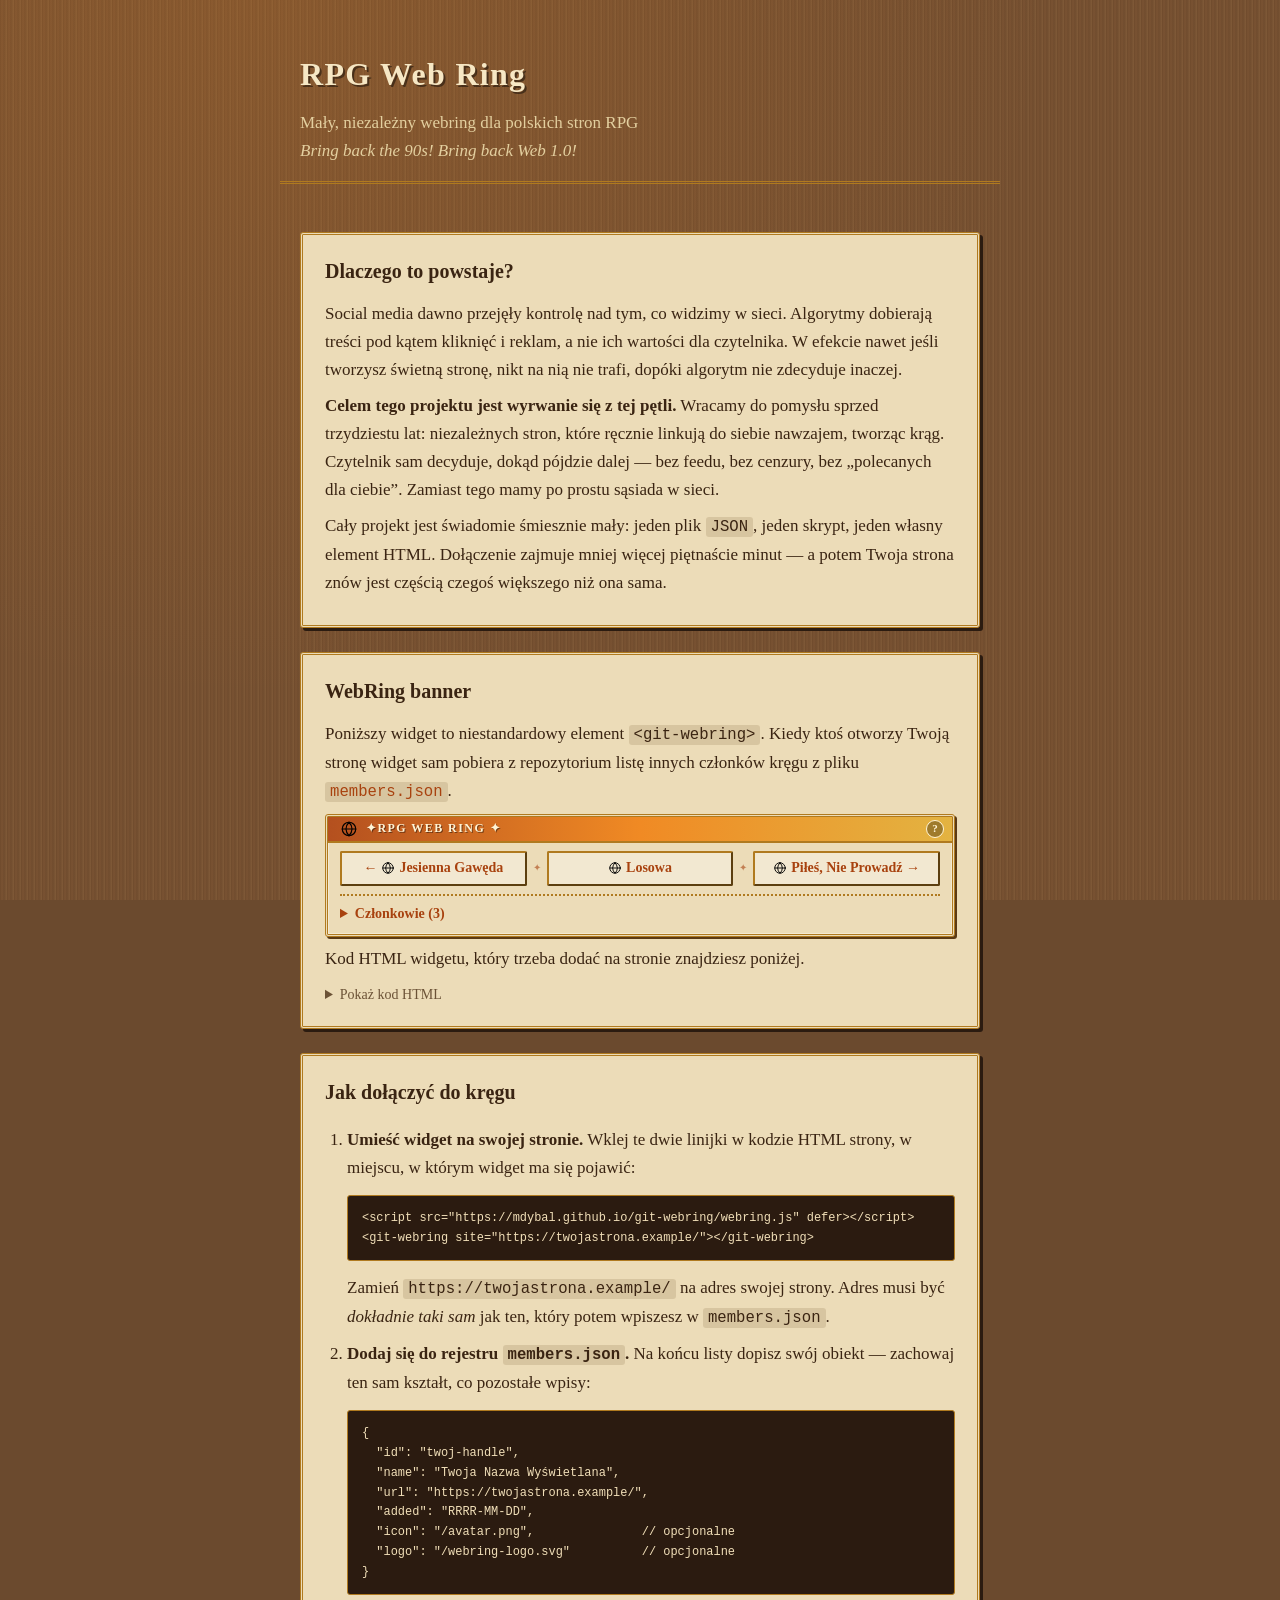
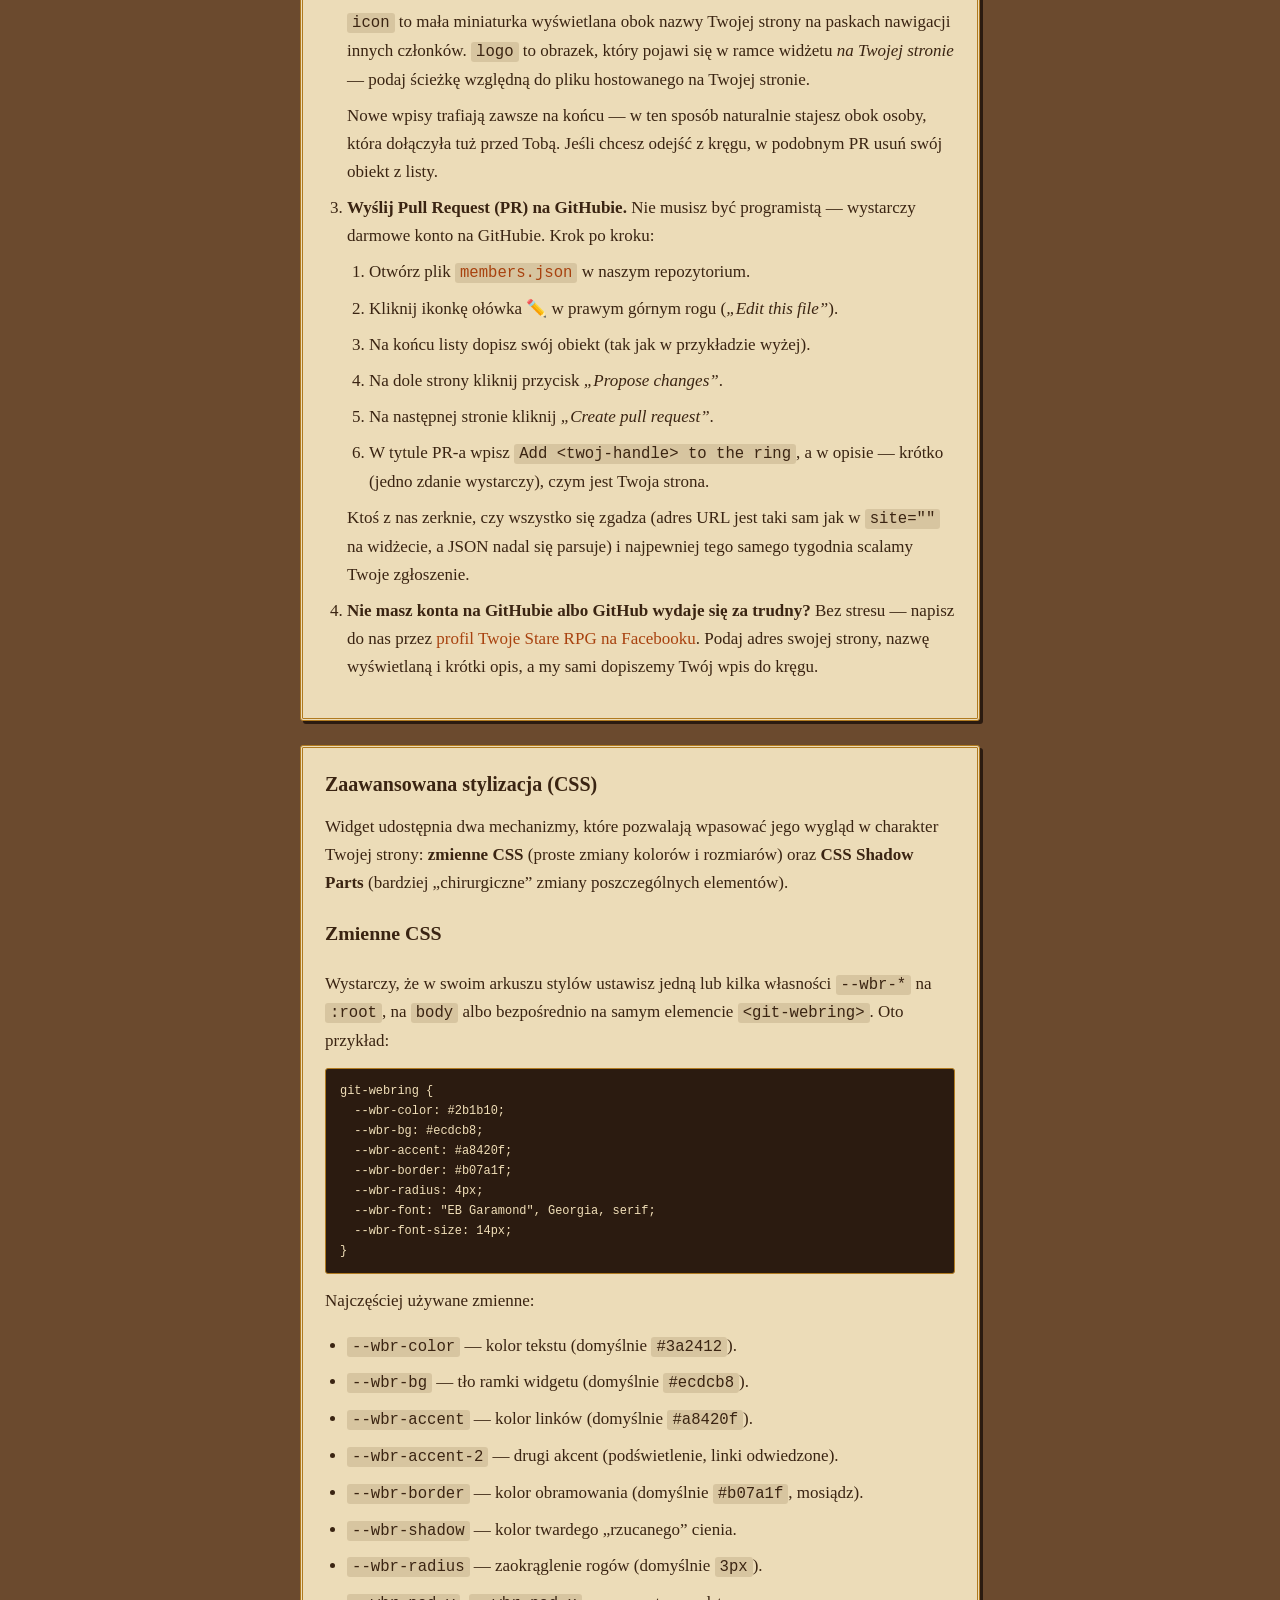
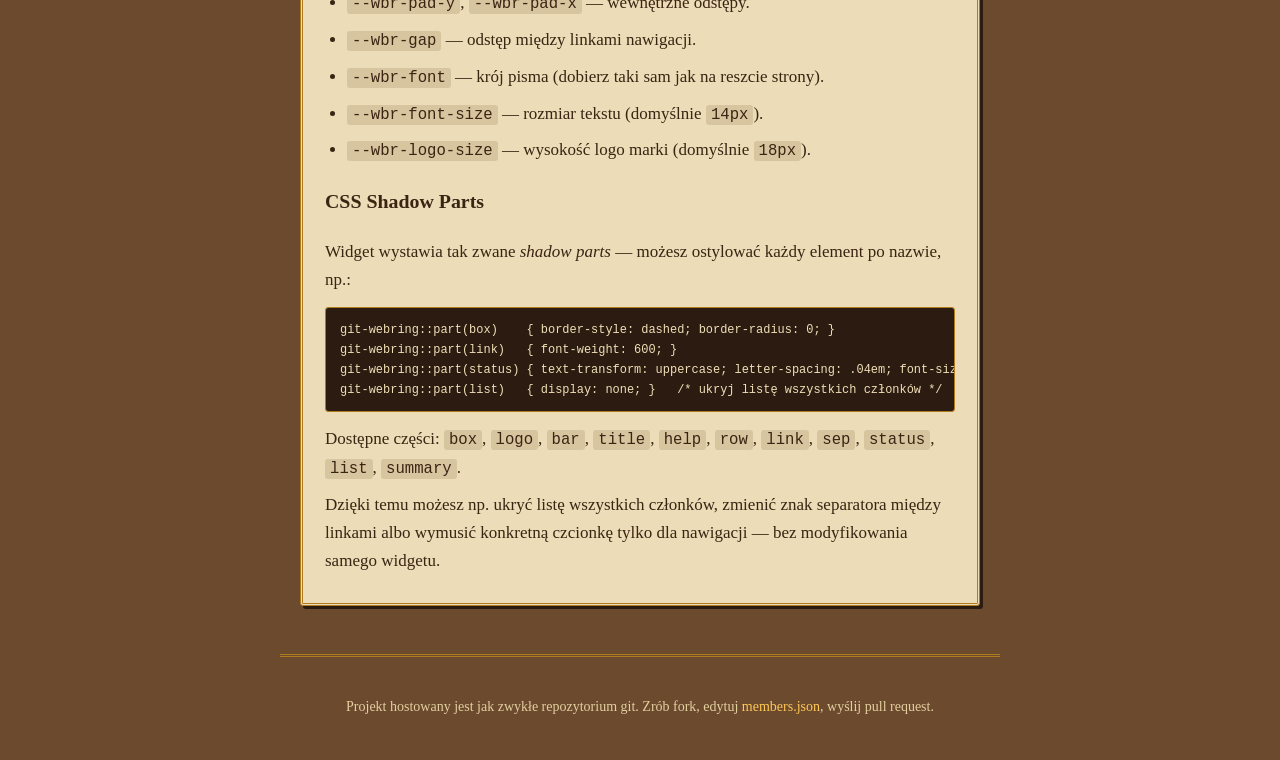
==== commit b1c46e21: "examples fix" ====
--- a/index.html
+++ b/index.html
@@ -26,8 +26,8 @@
       <h2>WebRing banner</h2>
       <p>Poniższy widget to niestandardowy element <code>&lt;git-webring&gt;</code>. Kiedy ktoś otworzy Twoją stronę widget sam pobiera z repozytorium listę innych członków kręgu z pliku <a href="members.json"><code>members.json</code></a>.</p>
 
-      <script type="application/json" id="webring-members">[{"id":"alice","name":"Alice Example","url":"https://alice.example/","added":"2026-01-01","icon":"./demo-logo.svg"},{"id":"bob","name":"Bob Example","url":"https://bob.example/","added":"2026-01-01","icon":"./demo-logo.svg","logo":"./demo-logo.svg"},{"id":"carol","name":"Carol Example","url":"https://carol.example/","added":"2026-01-01","icon":"./demo-logo.svg"}]</script>
-      <git-webring site="https://bob.example/" theme="auto"></git-webring>
+      <script type="application/json" id="webring-members">[{"id":"jesienna-gaweda","name":"Jesienna Gawęda","url":"https://jesienna-gaweda.example/","added":"2026-02-01","icon":"./demo-logo.svg"},{"id":"torodrogowanie","name":"Torodrogowanie.pl","url":"https://torodrogowanie.example/","added":"2026-04-15","icon":"./demo-logo.svg","logo":"./demo-logo.svg"},{"id":"piles-nie-prowadz","name":"Piłeś, Nie Prowadź","url":"https://piles-nie-prowadz.example/","added":"2026-08-30","icon":"./demo-logo.svg"}]</script>
+      <git-webring site="https://torodrogowanie.example/" theme="auto"></git-webring>
       <p>Kod HTML widgetu, który trzeba dodać na stronie znajdziesz poniżej.</p>
       <details>
 
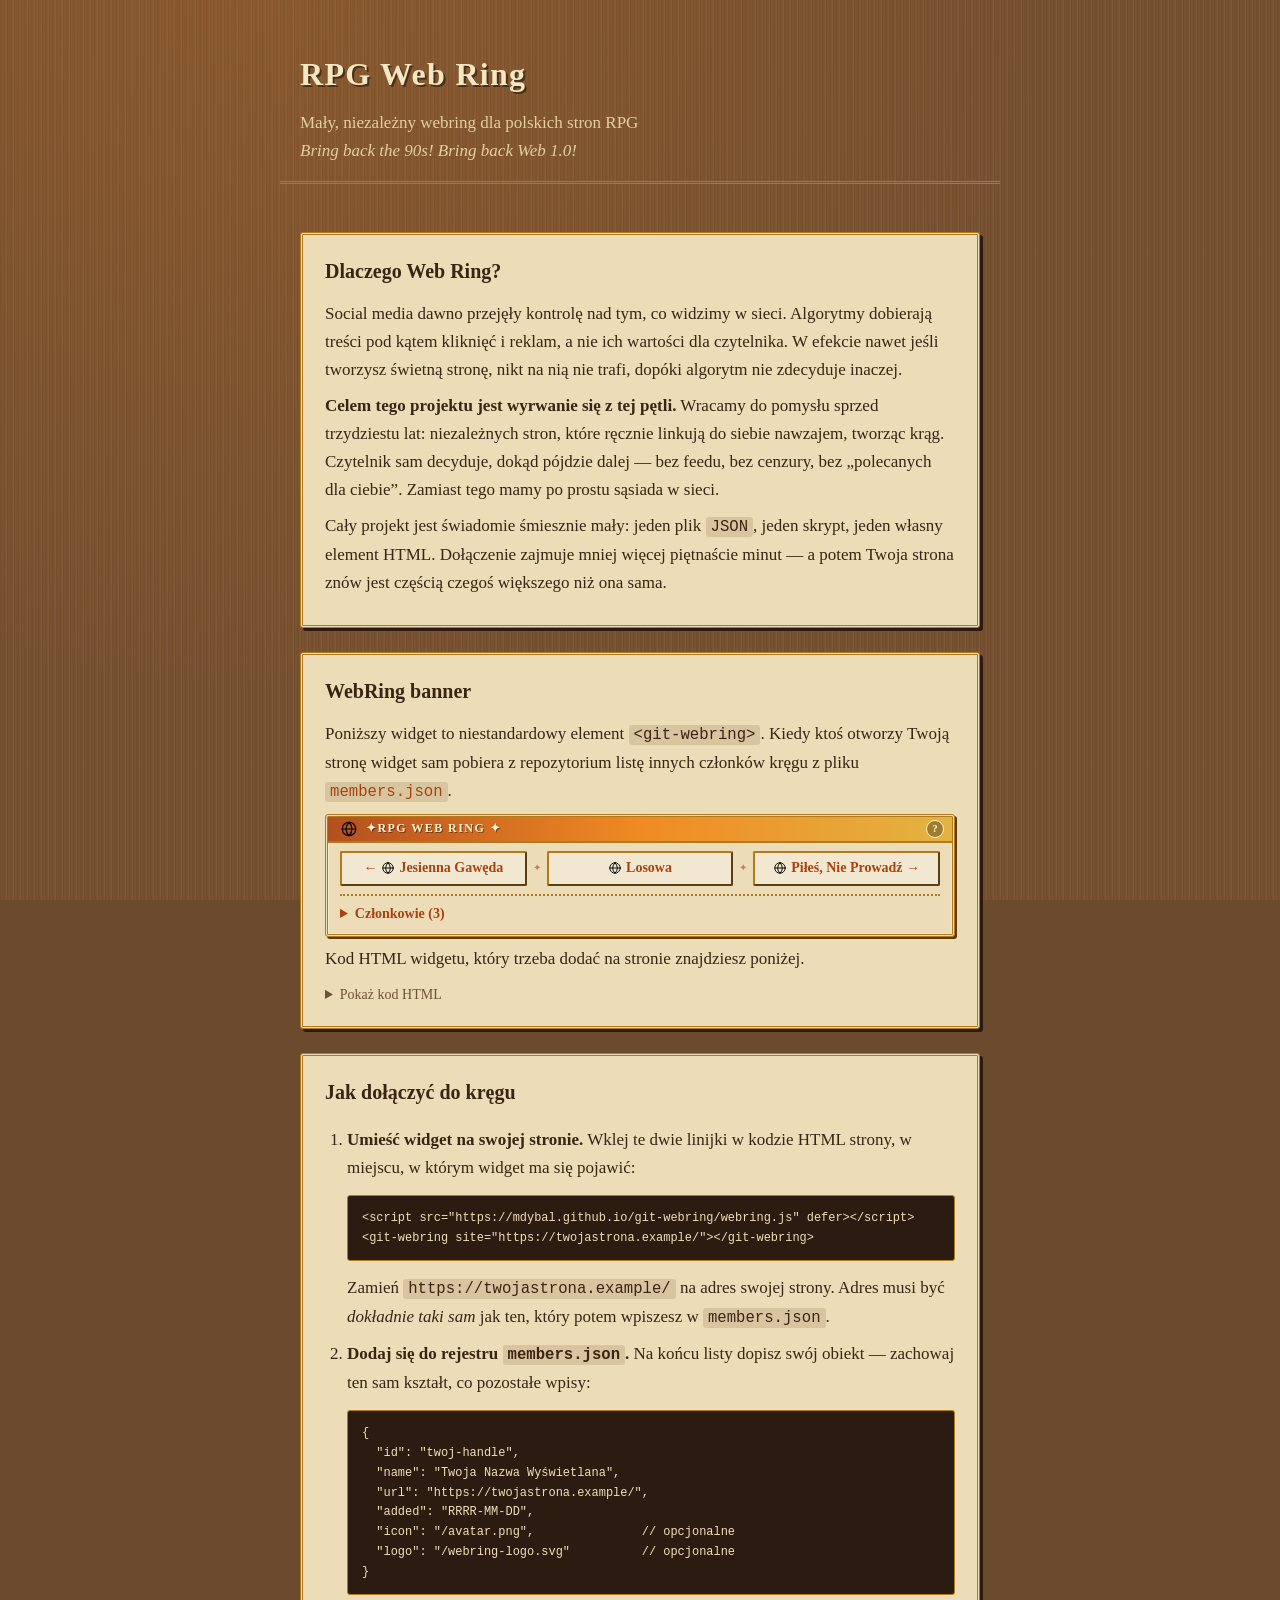
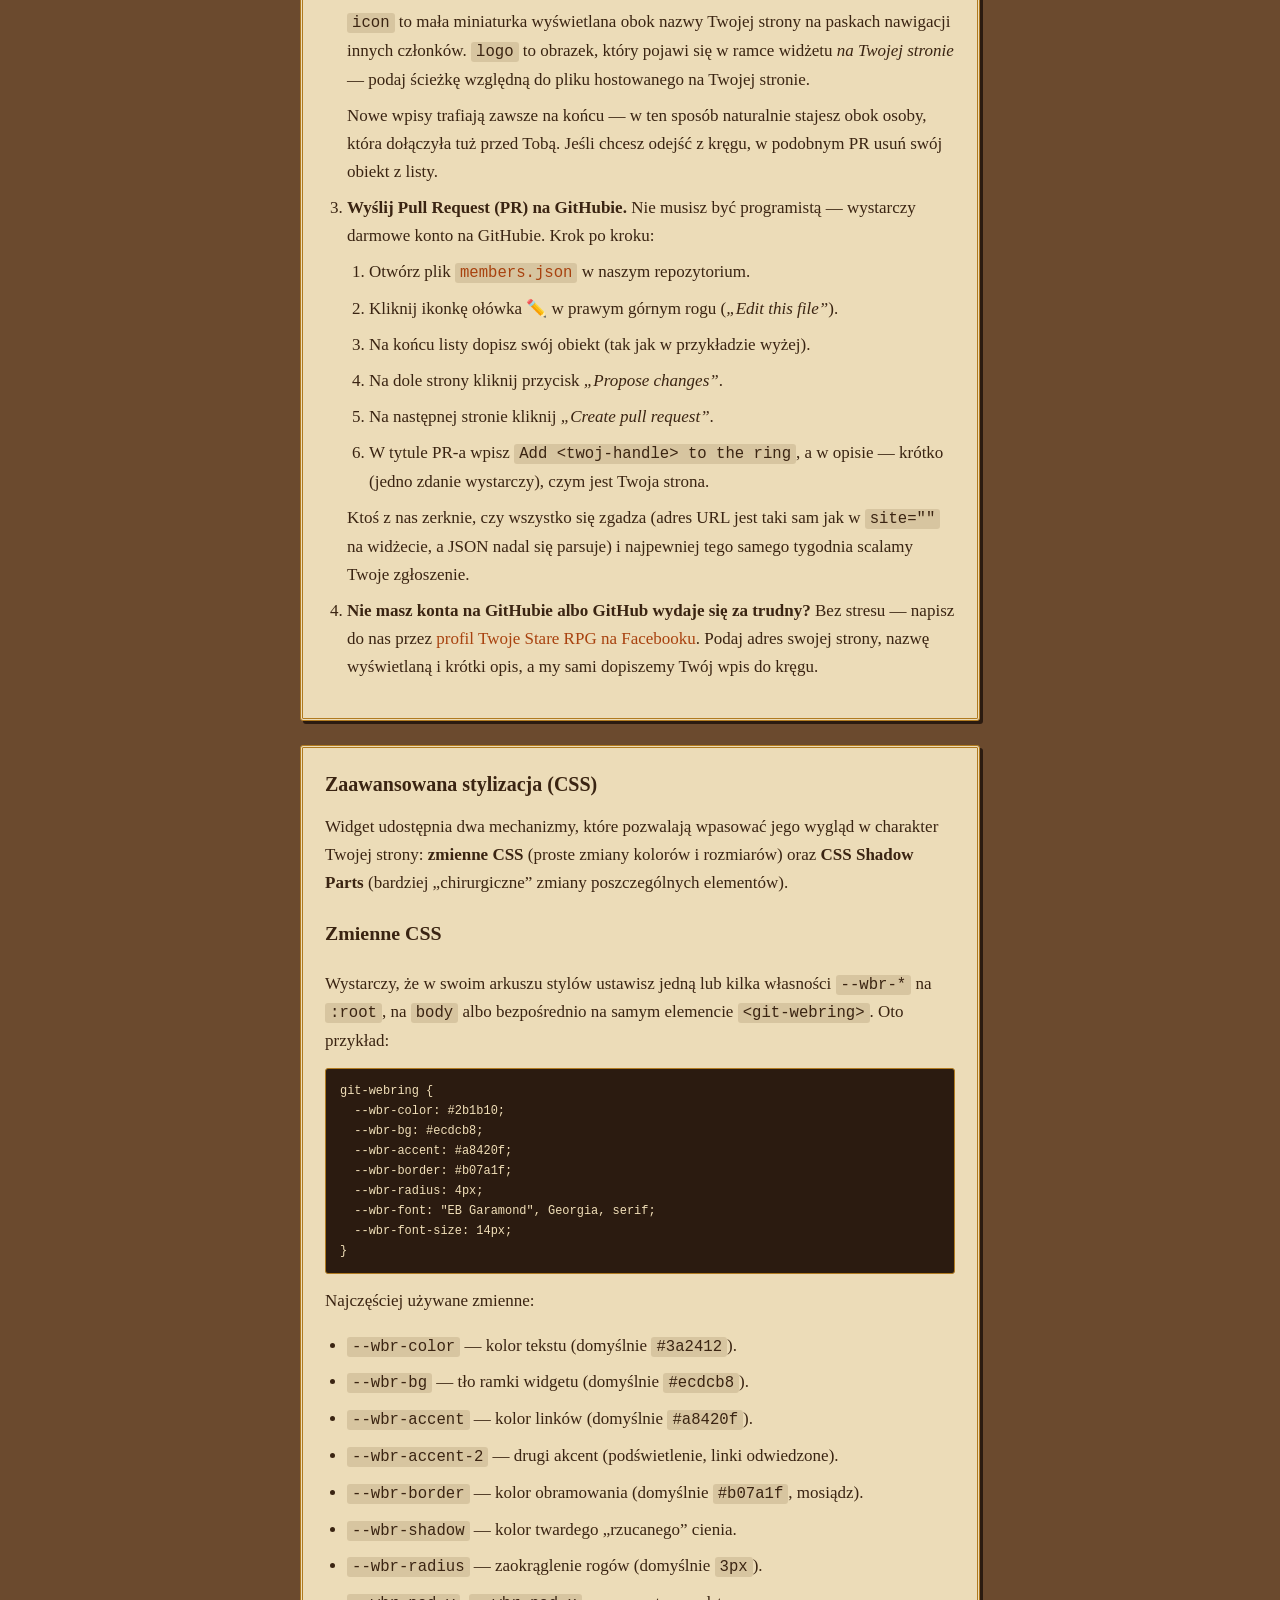
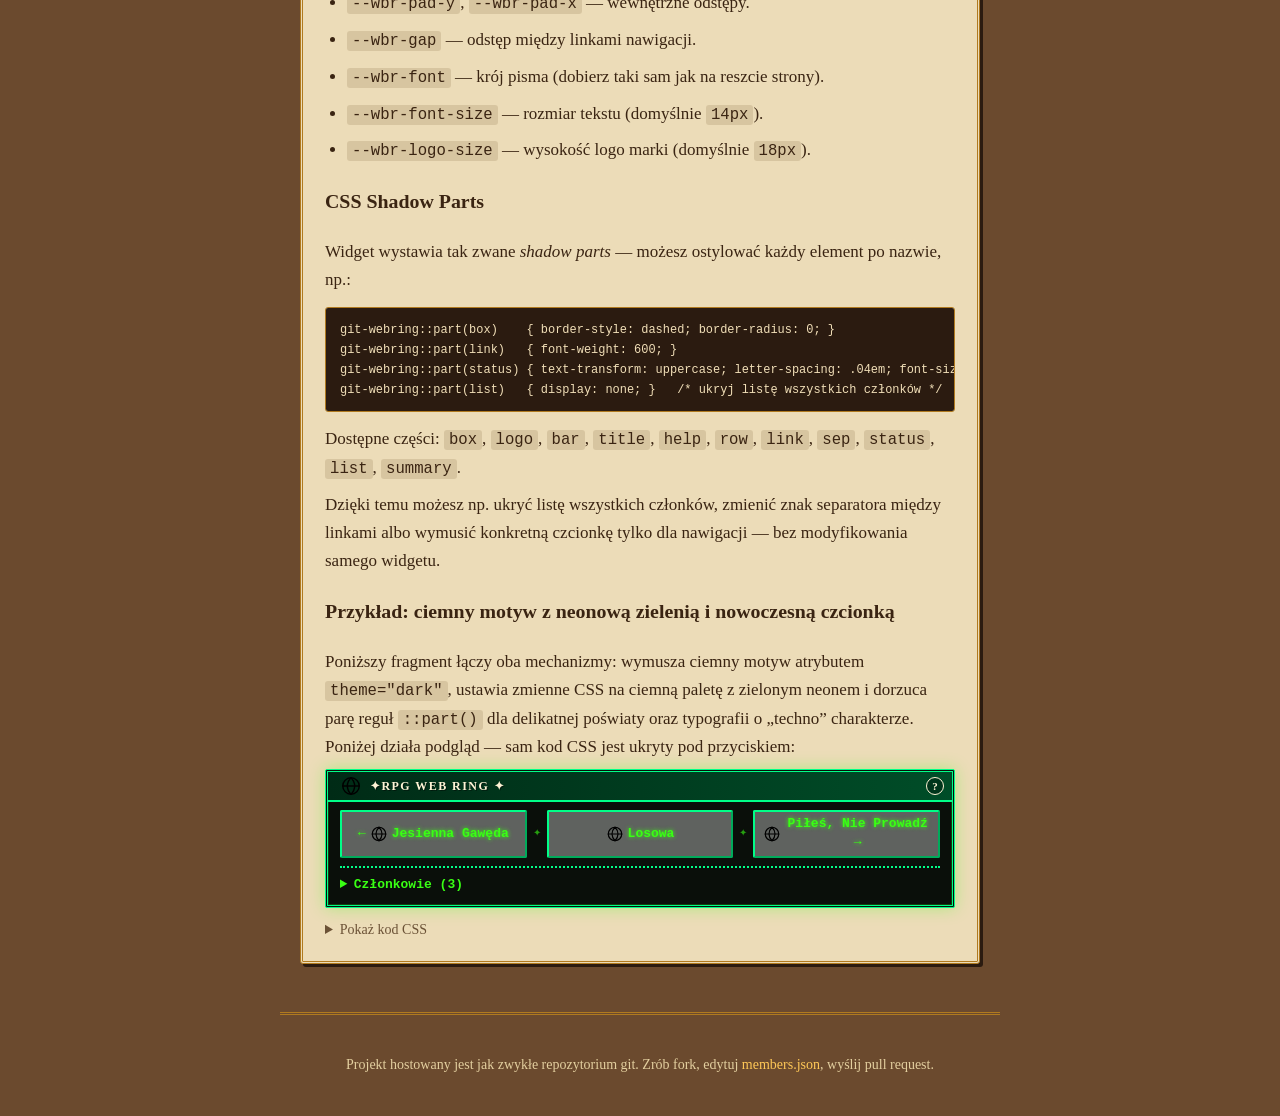
==== commit 659fb723: "dark mode example" ====
--- a/index.html
+++ b/index.html
@@ -16,7 +16,7 @@
 
   <main>
     <section class="card">
-      <h2>Dlaczego to powstaje?</h2>
+      <h2>Dlaczego Web Ring?</h2>
       <p>Social media dawno przejęły kontrolę nad tym, co widzimy w sieci. Algorytmy dobierają treści pod kątem kliknięć i reklam, a nie ich wartości dla czytelnika. W efekcie nawet jeśli tworzysz świetną stronę, nikt na nią nie trafi, dopóki algorytm nie zdecyduje inaczej.</p>
       <p><strong>Celem tego projektu jest wyrwanie się z tej pętli.</strong> Wracamy do pomysłu sprzed trzydziestu lat: niezależnych stron, które ręcznie linkują do siebie nawzajem, tworząc krąg. Czytelnik sam decyduje, dokąd pójdzie dalej &mdash; bez feedu, bez cenzury, bez „polecanych dla ciebie”. Zamiast tego mamy po prostu sąsiada w sieci.</p>
       <p>Cały projekt jest świadomie śmiesznie mały: jeden plik <code>JSON</code>, jeden skrypt, jeden własny element HTML. Dołączenie zajmuje mniej więcej piętnaście minut &mdash; a potem Twoja strona znów jest częścią czegoś większego niż ona sama.</p>
@@ -24,7 +24,7 @@
 
     <section class="card">
       <h2>WebRing banner</h2>
-      <p>Poniższy widget to niestandardowy element <code>&lt;git-webring&gt;</code>. Kiedy ktoś otworzy Twoją stronę widget sam pobiera z repozytorium listę innych członków kręgu z pliku <a href="members.json"><code>members.json</code></a>.</p>
+      <p>Poniższy widget to niestandardowy element <code>&lt;git-webring&gt;</code>. Kiedy ktoś otworzy Twoją stronę widget sam pobiera z repozytorium listę innych członków kręgu z pliku <a href="members.json" target="_blank" rel="noopener"><code>members.json</code></a>.</p>
 
       <script type="application/json" id="webring-members">[{"id":"jesienna-gaweda","name":"Jesienna Gawęda","url":"https://jesienna-gaweda.example/","added":"2026-02-01","icon":"./demo-logo.svg"},{"id":"torodrogowanie","name":"Torodrogowanie.pl","url":"https://torodrogowanie.example/","added":"2026-04-15","icon":"./demo-logo.svg","logo":"./demo-logo.svg"},{"id":"piles-nie-prowadz","name":"Piłeś, Nie Prowadź","url":"https://piles-nie-prowadz.example/","added":"2026-08-30","icon":"./demo-logo.svg"}]</script>
       <git-webring site="https://torodrogowanie.example/" theme="auto"></git-webring>
@@ -62,7 +62,7 @@
         <li>
           <strong>Wyślij Pull Request (PR) na GitHubie.</strong> Nie musisz być programistą &mdash; wystarczy darmowe konto na GitHubie. Krok po kroku:
           <ol>
-            <li>Otwórz plik <a href="https://github.com/mdybal/git-webring/blob/main/members.json"><code>members.json</code></a> w naszym repozytorium.</li>
+            <li>Otwórz plik <a href="https://github.com/mdybal/git-webring/blob/main/members.json" target="_blank" rel="noopener"><code>members.json</code></a> w naszym repozytorium.</li>
             <li>Kliknij ikonkę ołówka ✏️ w prawym górnym rogu (<em>„Edit this file”</em>).</li>
             <li>Na końcu listy dopisz swój obiekt (tak jak w przykładzie wyżej).</li>
             <li>Na dole strony kliknij przycisk <em>„Propose changes”</em>.</li>
@@ -116,11 +116,103 @@
 git-webring::part(list)   { display: none; }   /* ukryj listę wszystkich członków */</code></pre>
       <p>Dostępne części: <code>box</code>, <code>logo</code>, <code>bar</code>, <code>title</code>, <code>help</code>, <code>row</code>, <code>link</code>, <code>sep</code>, <code>status</code>, <code>list</code>, <code>summary</code>.</p>
       <p>Dzięki temu możesz np. ukryć listę wszystkich członków, zmienić znak separatora między linkami albo wymusić konkretną czcionkę tylko dla nawigacji &mdash; bez modyfikowania samego widgetu.</p>
+
+      <h3>Przykład: ciemny motyw z neonową zielenią i nowoczesną czcionką</h3>
+      <p>Poniższy fragment łączy oba mechanizmy: wymusza ciemny motyw atrybutem <code>theme="dark"</code>, ustawia zmienne CSS na ciemną paletę z zielonym neonem i dorzuca parę reguł <code>::part()</code> dla delikatnej poświaty oraz typografii o „techno” charakterze. Poniżej działa podgląd &mdash; sam kod CSS jest ukryty pod przyciskiem:</p>
+<style>
+git-webring[theme="dark"] {
+  /* ciemna baza */
+  --wbr-bg: #0a0f0a;
+  --wbr-color: #e8ffe8;
+  --wbr-border: #00ff88;
+
+  /* neonowe akcenty: intensywna zieleń */
+  --wbr-accent: #39ff14;
+  --wbr-accent-2: #00ffaa;
+  --wbr-strip: linear-gradient(90deg, #002b16, #004d28, #002b16);
+
+  /* nowoczesna, geometryczna czcionka */
+  --wbr-font: "JetBrains Mono", "Fira Code", ui-monospace, SFMono-Regular, Menlo, monospace;
+  --wbr-font-size: 13px;
+  --wbr-logo-size: 22px;
+  --wbr-radius: 2px;
+}
+
+/* delikatna poświata neonu wokół ramki */
+git-webring[theme="dark"]::part(box) {
+  box-shadow: 0 0 16px rgba(57, 255, 20, .35),
+              inset 0 0 0 1px rgba(57, 255, 20, .2);
+}
+
+/* efekt świecenia tekstu w linkach */
+git-webring[theme="dark"]::part(link) {
+  text-shadow: 0 0 4px var(--wbr-accent);
+  transition: text-shadow .15s ease, color .15s ease;
+}
+git-webring[theme="dark"]::part(link):hover {
+  color: #ffffff;
+  text-shadow: 0 0 8px #ffffff, 0 0 16px var(--wbr-accent);
+}
+
+/* kapitaliki w nagłówku i statusie dla bardziej „techno” charakteru */
+git-webring[theme="dark"]::part(title),
+git-webring[theme="dark"]::part(status) {
+  letter-spacing: .12em;
+  text-transform: uppercase;
+}
+</style>
+      <git-webring site="https://torodrogowanie.example/" theme="dark"></git-webring>
+      <details>
+        <summary>Pokaż kod CSS</summary>
+<pre><code>git-webring[theme="dark"] {
+  /* ciemna baza */
+  --wbr-bg: #0a0f0a;
+  --wbr-color: #e8ffe8;
+  --wbr-border: #00ff88;
+
+  /* neonowe akcenty: intensywna zieleń */
+  --wbr-accent: #39ff14;
+  --wbr-accent-2: #00ffaa;
+  --wbr-strip: linear-gradient(90deg, #002b16, #004d28, #002b16);
+
+  /* nowoczesna, geometryczna czcionka */
+  --wbr-font: "JetBrains Mono", "Fira Code", ui-monospace, SFMono-Regular, Menlo, monospace;
+  --wbr-font-size: 13px;
+  --wbr-logo-size: 22px;
+  --wbr-radius: 2px;
+}
+
+/* delikatna poświata neonu wokół ramki */
+git-webring[theme="dark"]::part(box) {
+  box-shadow: 0 0 16px rgba(57, 255, 20, .35),
+              inset 0 0 0 1px rgba(57, 255, 20, .2);
+}
+
+/* efekt świecenia tekstu w linkach */
+git-webring[theme="dark"]::part(link) {
+  text-shadow: 0 0 4px var(--wbr-accent);
+  transition: text-shadow .15s ease, color .15s ease;
+}
+git-webring[theme="dark"]::part(link):hover {
+  color: #ffffff;
+  text-shadow: 0 0 8px #ffffff, 0 0 16px var(--wbr-accent);
+}
+
+/* kapitaliki w nagłówku i statusie dla bardziej „techno” charakteru */
+git-webring[theme="dark"]::part(title),
+git-webring[theme="dark"]::part(status) {
+  letter-spacing: .12em;
+  text-transform: uppercase;
+}</code></pre>
+<p>Widget wstaw z atrybutem <code>theme="dark"</code>, żeby ta stylizacja działała niezależnie od ustawienia jasny/ciemny w systemie odwiedzającego:</p>
+<pre><code>&lt;git-webring site="https://twojastrona.example/" theme="dark"&gt;&lt;/git-webring&gt;</code></pre>
+      </details>
+      
     </section>
   </main>
 
   <footer>
-    <p>Projekt hostowany jest jak zwykłe repozytorium git. Zrób fork, edytuj <a href="members.json">members.json</a>, wyślij pull request.</p>
+    <p>Projekt hostowany jest jak zwykłe repozytorium git. Zrób fork, edytuj <a href="members.json" target="_blank" rel="noopener">members.json</a>, wyślij pull request.</p>
   </footer>
 
   <script src="webring.js" defer></script>
